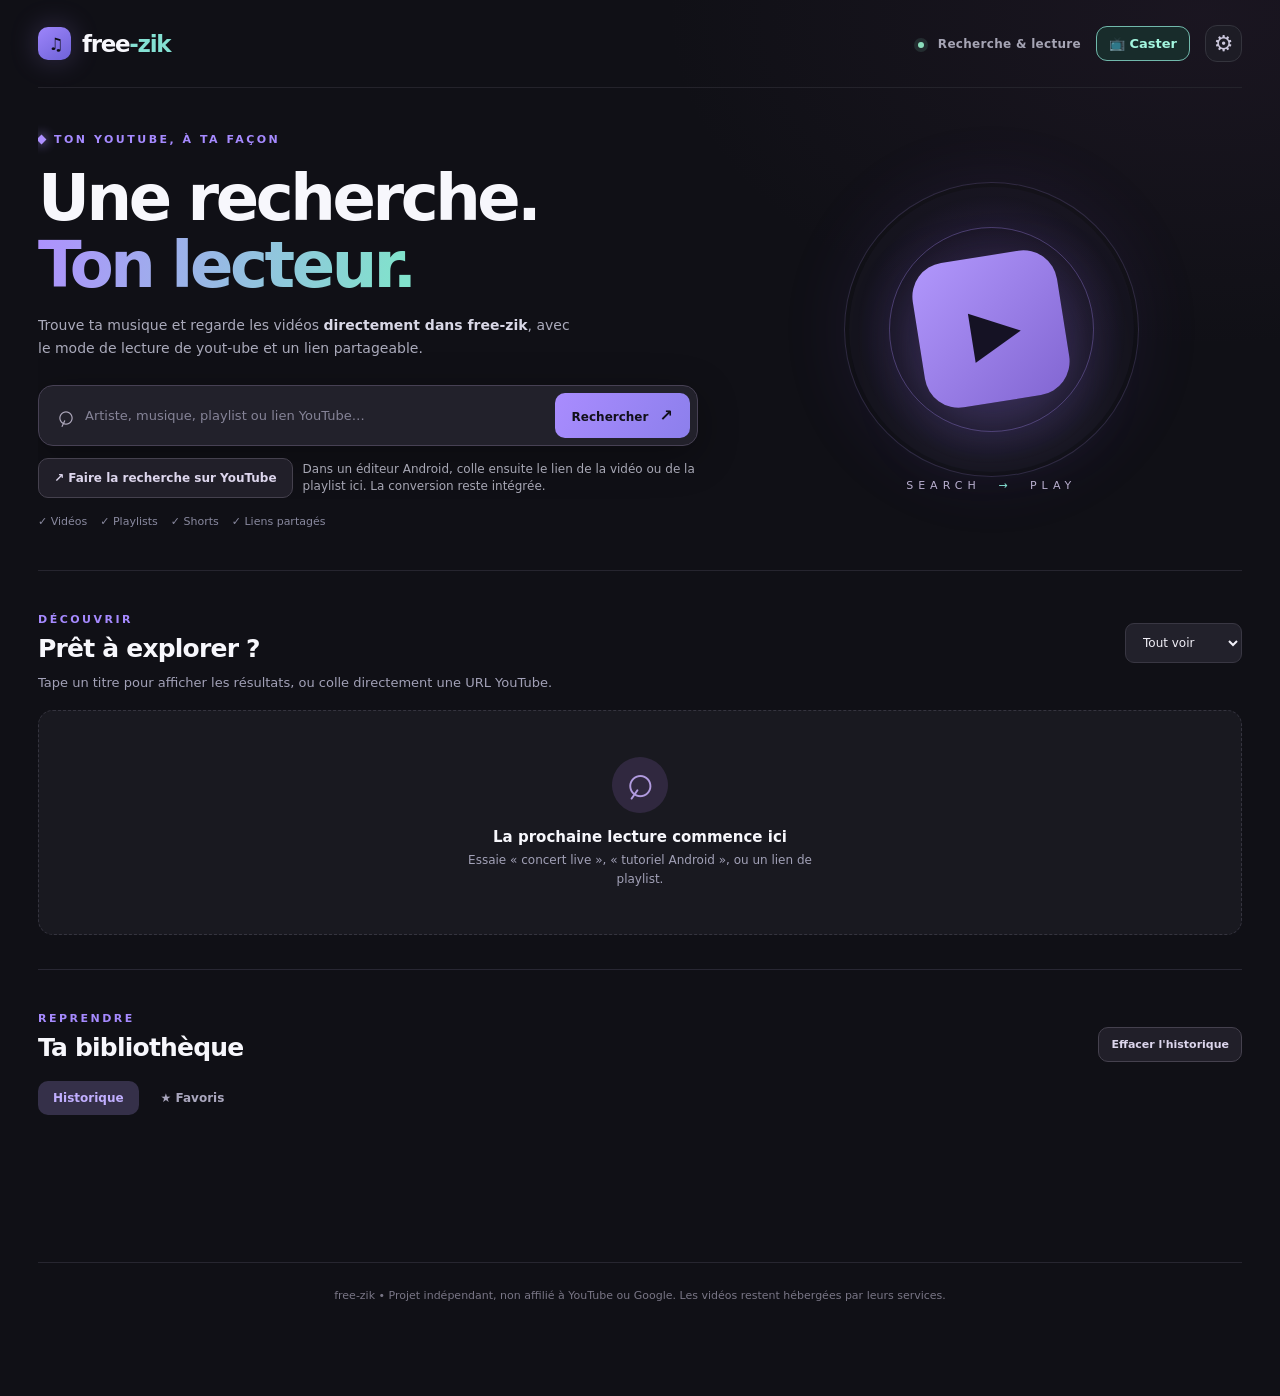
==== index.html @ 3688419e "Play YouTube privacy-enhanced embeds inside free-zik with loop, restart, fullscreen" ====
<!doctype html>
<html lang="fr">
<head>
  <meta charset="utf-8" />
  <meta name="viewport" content="width=device-width,initial-scale=1,viewport-fit=cover" />
  <meta name="theme-color" content="#101016" />
  <meta name="description" content="free-zik : recherche des vidéos et playlists YouTube, lecture et accès au Cast sur TV." />
  <meta name="color-scheme" content="dark" />
  <link rel="manifest" href="./manifest.webmanifest" />
  <link rel="icon" type="image/png" sizes="192x192" href="./icon-192.png" />
  <link rel="apple-touch-icon" href="./icon-192.png" />
  <meta property="og:title" content="free-zik — Recherche & TV" />
  <meta property="og:description" content="Vidéos, playlists, favoris et Cast depuis free-zik." />
  <style>
:root{font-family:Inter,ui-sans-serif,system-ui,-apple-system,BlinkMacSystemFont,"Segoe UI",sans-serif;color:#f7f7fc;background:#101016;font-synthesis:none;--muted:#a2a1b7;--purple:#a782fd;--cyan:#84e1d3;--border:#2c2b36;--card:#1a1921}
*{box-sizing:border-box}html{scroll-behavior:smooth;scroll-padding-top:80px}body{margin:0;min-width:320px;background:radial-gradient(ellipse 60% 34% at 94% 1%,#4c30552b,transparent 70%),#101016}button,input,select{font:inherit}button{cursor:pointer}a{color:inherit;text-decoration:none}.sr-only{position:absolute;width:1px;height:1px;overflow:hidden;clip:rect(0,0,0,0);white-space:nowrap}.app-shell{max-width:1330px;margin:auto;padding:0 38px}.topbar{height:88px;display:flex;align-items:center;justify-content:space-between;border-bottom:1px solid #24232b}.brand{display:flex;align-items:center;gap:11px;font-size:23px;font-weight:950;letter-spacing:-1.3px}.brand-symbol{width:33px;height:33px;display:grid;place-items:center;background:linear-gradient(145deg,#9d85fb,#6e62d7);color:#0e0e14;border-radius:10px;font-size:17px;box-shadow:0 0 28px #aa91ff40;padding-left:2px}.brand-accent{color:var(--cyan)}.top-actions{display:flex;align-items:center;gap:15px}.tiny-status{color:#a6a5b5;font-size:12px;font-weight:600;letter-spacing:.3px}.status-dot{display:inline-block;width:6px;height:6px;background:#8bddbc;border-radius:50%;margin-right:9px;box-shadow:0 0 0 4px #8bddbc20}.icon-btn{width:37px;height:37px;border:1px solid #34343d;color:#cbc7dc;background:#1d1c25;border-radius:12px;font-size:22px}.icon-btn:hover,.outline-btn:hover{border-color:#8374ba;color:#fff}.hero{min-height:394px;display:grid;grid-template-columns:1.15fr .85fr;gap:24px;align-items:center;position:relative;overflow:hidden;border-bottom:1px solid #26252f}.hero-copy{position:relative;z-index:2;padding:45px 0 42px}.eyebrow,.section-kicker{font-size:11px;letter-spacing:2.5px;font-weight:800;color:#a68aff}.eyebrow{display:flex;align-items:center;gap:9px}.spark{width:7px;height:7px;background:#ae90ff;transform:rotate(45deg);box-shadow:0 0 12px #a792ff}.hero h1{font-size:clamp(41px,5vw,68px);line-height:1.04;letter-spacing:-3.4px;margin:19px 0 16px;font-weight:850}.hero h1 span{background:linear-gradient(100deg,#ae91fd 0%,#81e2cc 95%);background-clip:text;-webkit-background-clip:text;color:transparent}.hero p{color:#aaaabb;line-height:1.65;max-width:540px;font-size:14px;margin:0 0 25px}.hero p strong{font-weight:650;color:#d9d8e7}.search-panel{display:flex;width:min(660px,100%);align-items:center;gap:10px;background:#22212b;border:1px solid #474154;border-radius:15px;padding:7px 7px 7px 17px;box-shadow:0 10px 40px #0005}.search-panel:focus-within{border-color:#947ddd;box-shadow:0 0 0 4px #a28fe113}.search-icon{font-size:29px;line-height:1;color:#b0aabe;transform:rotate(-20deg)}.search-panel input{flex:1;min-width:0;border:0;outline:0;background:none;color:#f7f5ff;font-size:13px}.search-panel input::placeholder{color:#858397}.search-panel input::-webkit-search-cancel-button{filter:invert(1)}.search-button,.primary-btn{border:0;background:linear-gradient(120deg,#a98cfe,#8c7fec);font-weight:750;border-radius:10px;color:#11101a;white-space:nowrap;padding:13px 17px;font-size:12px}.search-button span{font-size:16px;margin-left:7px}.search-button:hover,.primary-btn:hover{filter:brightness(1.12)}.helper-row{display:flex;gap:13px;flex-wrap:wrap;margin-top:17px}.helper-pill{font-size:11px;color:#89899f}.hero-art{height:346px;position:relative;display:grid;place-items:center}.glow-ring{border:1px solid #8d76bf3e;border-radius:50%;position:absolute}.ring-a{height:295px;width:295px;background:radial-gradient(circle,#7f54cb55,transparent 65%);box-shadow:0 0 70px #7147cb18}.ring-b{height:205px;width:205px;border-color:#aa8cfc55;box-shadow:0 0 0 40px #9574ed08}.giant-play{width:146px;height:146px;border-radius:34px;background:linear-gradient(140deg,#b197fc,#8266d2);display:grid;place-items:center;font-size:65px;padding-left:9px;color:#151224;box-shadow:0 28px 70px #9782ef38;transform:rotate(-9deg)}.art-label{position:absolute;bottom:10px;font-size:11px;color:#b9afcf;letter-spacing:5px}.art-label span{color:var(--cyan);padding:0 9px}.workspace,.saved-section,.player-section{padding:37px 0 34px}.section-head{display:flex;align-items:flex-end;justify-content:space-between;gap:12px}.section-head h2{font-weight:760;font-size:25px;letter-spacing:-.8px;margin:7px 0 0}.section-subtitle{color:var(--muted);font-size:13px;margin:12px 0 20px}.section-head select, .settings-dialog select{background:#22212b;border:1px solid #393743;border-radius:9px;padding:11px 30px 11px 13px;color:#f1eff7;font-size:12px}.results-area{display:grid;grid-template-columns:repeat(3,minmax(0,1fr));gap:16px;min-height:200px}.empty-state{grid-column:1/-1;background:#191920;border:1px dashed #35343f;min-height:225px;border-radius:15px;display:flex;flex-direction:column;justify-content:center;align-items:center;text-align:center;padding:20px}.empty-illustration{width:56px;height:56px;border-radius:50%;background:#30283f;color:#b19bdf;font-size:48px;line-height:47px;transform:rotate(-10deg)}.empty-state h3{font-size:15px;margin:15px 0 5px;font-weight:700}.empty-state p{font-size:12px;color:var(--muted);max-width:380px;line-height:1.55;margin:0}.result-card{background:var(--card);border:1px solid #302e3c;border-radius:13px;overflow:hidden;min-width:0;transition:transform .17s,border-color .17s;cursor:pointer;display:flex;flex-direction:column}.result-card:hover{border-color:#8873b1;transform:translateY(-3px)}.result-card:focus-visible{outline:2px solid var(--cyan)}.card-thumb{background:#2b2934;position:relative;aspect-ratio:16/9;overflow:hidden;display:flex;align-items:center;justify-content:center}.card-thumb img{width:100%;height:100%;object-fit:cover}.card-thumb:after{content:'▶';width:45px;height:45px;border-radius:50%;background:#12101dcc;display:grid;place-items:center;position:absolute;left:calc(50% - 22px);top:calc(50% - 22px);color:white;font-size:15px;opacity:0;transition:opacity .2s}.result-card:hover .card-thumb:after{opacity:1}.kind-chip{position:absolute;top:10px;left:10px;padding:5px 8px;border-radius:7px;background:#16131fce;color:#efeafc;font-weight:750;font-size:10px}.time-chip{position:absolute;bottom:10px;right:10px;border-radius:5px;background:#101016de;color:white;font-size:10px;padding:5px 7px}.card-body{padding:13px 14px 16px}.card-body h3{font-size:13px;line-height:1.4;min-height:35px;margin:0 0 8px;font-weight:750;display:-webkit-box;-webkit-line-clamp:2;-webkit-box-orient:vertical;overflow:hidden}.card-body p{color:var(--muted);font-size:11px;line-height:1.3;margin:0}.load-more{text-align:center;margin:19px auto}.outline-btn{border:1px solid #45414e;background:#211f29;color:#ddd6ed;border-radius:10px;padding:12px 15px;font-size:12px;font-weight:650}.outline-btn.small{padding:10px 12px;font-size:11px}.player-section{border-top:1px solid #282733;scroll-margin-top:16px}.player-tabs,.library-tabs{display:flex;gap:7px;margin:19px 0 13px}.player-tab,.library-tab{border:0;background:transparent;color:#aaa7be;border-radius:10px;padding:10px 15px;font-size:12px;font-weight:700}.player-tab.active,.library-tab.active{background:#353049;color:#c1afff}.player-frame-wrap{position:relative;border:1px solid #393344;aspect-ratio:16/9;background:#08070d;border-radius:15px;overflow:hidden;max-height:690px}.player-frame-wrap iframe{width:100%;height:100%;border:0;display:block}.player-note{color:#a9a6ba;font-size:12px;line-height:1.65;margin:12px 0}.player-actions{display:flex;flex-wrap:wrap;gap:10px;margin-top:18px}.player-actions .primary-btn{padding-inline:19px}.player-actions span{padding-left:8px}.converted-link{margin-top:18px;padding:15px 17px;border:1px solid #33303d;border-radius:11px;background:#191820;display:flex;align-items:center;gap:16px;overflow:hidden}.converted-link span{font-size:11px;color:#a5a0b4;white-space:nowrap}.converted-link code{font-size:11px;overflow-wrap:anywhere;color:#cbb9ff}.saved-section{border-top:1px solid #282733;scroll-margin-top:16px}.library-items{display:grid;grid-template-columns:repeat(2,minmax(0,1fr));gap:10px;min-height:100px}.saved-row{display:flex;text-align:left;width:100%;min-width:0;align-items:center;gap:10px;padding:13px;border-radius:11px;background:#1d1c24;border:1px solid #302e3a;color:#f5f2ff}.saved-row:hover{border-color:#8270ab}.saved-row .saved-icon{display:grid;place-items:center;background:#373044;border-radius:9px;width:37px;height:37px;flex-shrink:0;color:#bcb0e9}.saved-row .saved-info{min-width:0;flex:1}.saved-row strong{display:block;font-size:12px;overflow:hidden;text-overflow:ellipsis;white-space:nowrap}.saved-row small{display:block;color:#a8a4b5;font-size:10px;margin-top:5px}.saved-empty{color:#868497;font-size:12px;grid-column:1/-1;padding:25px;background:#1a1921;border-radius:11px}footer{text-align:center;border-top:1px solid #272630;color:#797686;padding:24px 15px 90px;font-size:11px;line-height:1.7}.settings-dialog{border:1px solid #52465f;border-radius:17px;background:#1a1922;color:#f6f2ff;width:min(94vw,500px);padding:0;box-shadow:0 20px 90px #000c}.settings-dialog::backdrop{background:#030308ba;backdrop-filter:blur(5px)}.settings-dialog form{padding:24px}.dialog-top{display:flex;justify-content:space-between;align-items:flex-start}.dialog-top h2{font-size:21px;margin:6px 0 8px}.dialog-close{background:#2b2834;border:0;border-radius:9px;color:#ede8f7;padding:9px 11px}.settings-dialog p{color:#aca8ba;line-height:1.6;font-size:12px;margin:8px 0 18px}.settings-dialog label{display:block;font-weight:680;font-size:12px;margin:14px 0 7px}.settings-dialog select,.settings-dialog input{display:block;width:100%;border:1px solid #484354;background:#25232f;color:white;border-radius:10px;padding:12px;outline:none}.settings-dialog small{color:#aaa6b5;font-size:11px;display:block;line-height:1.55;margin-top:6px}.primary-btn.full{width:100%;margin-top:24px;padding:14px}.toast{position:fixed;bottom:30px;left:50%;transform:translate(-50%,20px);background:#322c45;border:1px solid #6e5c9a;padding:11px 18px;border-radius:12px;color:#fff;font-size:12px;max-width:90vw;z-index:120;opacity:0;pointer-events:none;transition:all .18s}.toast.show{opacity:1;transform:translate(-50%,0)}.mobile-nav{display:none}
@media(max-width:900px){.app-shell{padding:0 23px}.hero{grid-template-columns:1fr}.hero-art{position:absolute;right:-100px;top:10px;opacity:.33;width:390px}.hero-copy{max-width:680px}.results-area{grid-template-columns:repeat(2,minmax(0,1fr))}}
@media(max-width:570px){.app-shell{padding:0 17px}.topbar{height:68px}.brand{font-size:20px}.brand-symbol{width:30px;height:30px}.desktop-only{display:none}.hero{min-height:350px}.hero-copy{padding:39px 0 38px}.hero h1{font-size:43px;letter-spacing:-2px}.hero p{font-size:12px;max-width:340px}.hero-art{right:-225px;top:-20px;opacity:.20}.search-panel{padding:6px 6px 6px 10px;gap:5px}.search-panel input{font-size:12px}.search-button{padding:12px 11px;font-size:0}.search-button span{font-size:19px;margin:0}.helper-row{gap:8px 14px}.workspace,.saved-section,.player-section{padding:27px 0 29px}.section-head h2{font-size:20px}.section-kicker{font-size:9px;letter-spacing:2px}.section-head select{max-width:115px;padding:9px 8px;font-size:11px}.results-area{grid-template-columns:1fr 1fr;gap:9px}.card-body{padding:10px}.card-body h3{font-size:11px;min-height:31px}.card-body p{font-size:10px}.kind-chip,.time-chip{font-size:9px}.empty-state{min-height:185px}.empty-state p{max-width:270px}.library-items{grid-template-columns:1fr}.player-tabs{gap:3px}.player-tab{padding:10px 12px;font-size:11px}.player-actions>*{flex:1 1 auto}.player-frame-wrap{border-radius:9px}.converted-link{align-items:flex-start;flex-direction:column;gap:7px}.mobile-nav{display:flex;position:fixed;bottom:0;left:0;width:100%;z-index:100;background:#18171ff0;border-top:1px solid #45404d;backdrop-filter:blur(12px);padding:10px 5px calc(env(safe-area-inset-bottom) + 10px);justify-content:space-around}.mobile-nav a{display:flex;flex-direction:column;align-items:center;gap:3px;color:#aba7b9;font-size:10px;min-width:74px}.mobile-nav a span{font-size:21px;color:#bcabef}.toast{bottom:83px}footer{padding-bottom:100px}}
@media(prefers-reduced-motion:reduce){*,*:before,*:after{scroll-behavior:auto!important;transition:none!important}}


.editor-actions {display:flex; align-items:center; flex-wrap:wrap; gap:10px; margin-top:12px;}
.editor-actions small {color: #a7a7b4; font-size:12px; line-height:1.4; max-width:400px;}

/* Cast panel: responsive controls, safe for standalone HTML editors. */
.cast-top{border:1px solid #71b9ac;background:#182c2b;color:#a3f6df;border-radius:11px;padding:9px 12px;font-size:13px;font-weight:750;white-space:nowrap;cursor:pointer}
.cast-top:hover,.cast-main:hover{filter:brightness(1.15)}
.cast-main{border:1px solid #66cbb5;border-radius:10px;background:linear-gradient(115deg,#6ce4c1,#a58fff);color:#171325;font-weight:850;padding:12px 15px;font-size:12px;cursor:pointer}
.cast-dialog{border:1px solid #665e8c;background:#1a1a23;color:#f6f4ff;border-radius:18px;width:min(95vw,540px);max-height:min(90dvh,740px);overflow:auto;padding:0;box-shadow:0 25px 90px #000b}
.cast-dialog::backdrop{background:#05050aca;backdrop-filter:blur(5px)}
.cast-inside{padding:23px}.cast-heading{display:flex;justify-content:space-between;align-items:start;gap:12px}.cast-heading h2{font-size:23px;letter-spacing:-.8px;margin:7px 0 8px}.cast-dialog p{color:#c1bfd1;line-height:1.55;font-size:13px}
.cast-feature{display:flex;gap:12px;align-items:center;background:#252438;border:1px solid #474258;padding:13px;border-radius:13px;margin:15px 0 18px}.cast-feature-icon{font-size:29px}.cast-feature strong{font-size:13px}.cast-feature small{display:block;font-size:11px;color:#bcbacb;margin-top:4px;line-height:1.5}
.cast-buttons{display:grid;grid-template-columns:1fr;gap:9px;margin-top:14px}.cast-buttons button{min-height:43px}.cast-secondary{background:#242331;color:#eceaff;border:1px solid #514d66;border-radius:10px;padding:11px 13px;font-weight:750;text-align:center;cursor:pointer}
.cast-help{margin-top:16px;padding:13px;background:#20202b;border-radius:12px;font-size:12px;color:#d5d2e2;line-height:1.6}.cast-help summary{cursor:pointer;font-weight:750}.cast-help ol{margin:10px 0 0;padding-left:18px}.cast-help li{margin:6px 0}.cast-state{font-size:12px!important;margin:12px 0 0;color:#b5e9d9!important}
.cast-footnote{font-size:11px!important;color:#a5a3b4!important;margin-top:15px!important}
@media(max-width:570px){.cast-top{font-size:18px;width:39px;height:38px;padding:5px}.cast-top .cast-text{display:none}.cast-inside{padding:18px}.cast-heading h2{font-size:21px}}

/* Suggestions musicales : portail fixe hors de la section hero (overflow:hidden). */
.suggestions-popover[hidden]{display:none!important}
.suggestions-popover{position:fixed;z-index:250;overflow-x:hidden;overflow-y:auto;background:#1d1a29;border:1px solid #73628f;border-radius:14px;padding:7px;box-shadow:0 20px 55px #05030fe0,0 0 0 1px #9c87d31c;overscroll-behavior:contain;scrollbar-width:thin;scrollbar-color:#7866a2 #1d1a29}
.suggest-caption{font-size:10px;color:#a8a2be;font-weight:780;text-transform:uppercase;letter-spacing:1.3px;padding:9px 12px 8px}
.suggest-option{display:flex;align-items:center;gap:12px;width:100%;min-height:47px;background:transparent;border:0;border-radius:9px;color:#f4f2fb;padding:7px 11px;text-align:left;font-size:13px;cursor:pointer}
.suggest-option:hover,.suggest-option.is-active{background:#38304d;color:white}
.suggest-option:focus-visible{outline:2px solid #9ed8d1;outline-offset:-2px}
.suggest-icon{width:30px;height:30px;display:grid;place-items:center;flex-shrink:0;background:#302b42;color:#bcaaff;border-radius:9px;font-size:16px}
.suggest-main{flex:1;min-width:0;display:flex;flex-direction:column;gap:3px}
.suggest-label{font-weight:690;white-space:nowrap;overflow:hidden;text-overflow:ellipsis}
.suggest-source{font-size:10px;color:#aaa7bc}
.suggest-go{flex-shrink:0;font-size:16px;color:#a9a3bc}
@media(max-width:570px){.suggestions-popover{border-radius:12px}.suggest-option{font-size:12px;min-height:45px}.suggest-caption{font-size:9px}}
.player-inline-controls{display:flex;gap:10px;align-items:center;flex-wrap:wrap;margin:14px 0 8px}
.player-inline-controls button{min-height:36px}
.player-loop-label{display:inline-flex;gap:7px;align-items:center;border:1px solid #50465f;background:#24212e;color:#f0eaff;padding:9px 12px;border-radius:10px;font-size:12px;font-weight:700;cursor:pointer}
.player-loop-label input{accent-color:#b394ff;width:17px;height:17px}
@media(max-width:570px){.player-inline-controls{gap:7px}.player-inline-controls button,.player-loop-label{font-size:11px;padding:9px}.player-inline-controls button:first-child{flex:1}}
</style>
  <title>free-zik — Lecture intégrée, musique & Cast</title>
</head>
<body>
  <div class="app-shell">
    <header class="topbar">
      <a class="brand" href="#accueil" aria-label="free-zik accueil">
        <span class="brand-symbol" aria-hidden="true">♫</span>
        <span>free<span class="brand-accent">-zik</span></span>
      </a>
      <div class="top-actions">
        <span class="desktop-only tiny-status"><span class="status-dot"></span> Recherche &amp; lecture</span>
        <button id="cast-top-btn" type="button" class="cast-top" title="Caster sur une télévision" aria-label="Options pour caster sur la télévision">📺 <span class="cast-text">Caster</span></button>
        <button class="icon-btn" id="install-btn" type="button" hidden title="Installer l'application" aria-label="Installer l'application">↓</button>
        <button class="icon-btn" id="settings-btn" type="button" title="Réglages" aria-label="Réglages">⚙</button>
      </div>
    </header>

    <main>
      <section class="hero" id="accueil">
        <div class="hero-copy">
          <div class="eyebrow"><span class="spark"></span> TON YOUTUBE, À TA FAÇON</div>
          <h1>Une recherche.<br><span>Ton lecteur.</span></h1>
          <p>Trouve ta musique et regarde les vidéos <strong>directement dans free-zik</strong>, avec le mode de lecture de yout-ube et un lien partageable.</p>
          <form id="search-form" class="search-panel">
            <label class="sr-only" for="search-input">Rechercher une vidéo, une playlist ou coller un lien</label>
            <span class="search-icon" aria-hidden="true">⌕</span>
            <input id="search-input" type="search" placeholder="Artiste, musique, playlist ou lien YouTube…" autocomplete="off" autocapitalize="off" spellcheck="false" enterkeyhint="search" role="combobox" aria-autocomplete="list" aria-haspopup="listbox" aria-expanded="false" aria-controls="search-suggestions" required />
            <button type="submit" class="search-button">Rechercher <span aria-hidden="true">↗</span></button>
          </form>
          <div class="editor-actions">
            <button type="button" id="youtube-search-btn" class="outline-btn">↗ Faire la recherche sur YouTube</button>
            <small>Dans un éditeur Android, colle ensuite le lien de la vidéo ou de la playlist ici. La conversion reste intégrée.</small>
          </div>
          <div class="helper-row"><span class="helper-pill">✓ Vidéos</span><span class="helper-pill">✓ Playlists</span><span class="helper-pill">✓ Shorts</span><span class="helper-pill">✓ Liens partagés</span></div>
        </div>
        <div class="hero-art" aria-hidden="true"><span class="glow-ring ring-a"></span><span class="glow-ring ring-b"></span><span class="giant-play">▶</span><span class="art-label">SEARCH <span>→</span> PLAY</span></div>
      </section>

      <section class="workspace" aria-label="Espace de travail">
        <div class="section-head">
          <div><span class="section-kicker">DÉCOUVRIR</span><h2 id="results-title">Prêt à explorer ?</h2></div>
          <select id="result-filter" aria-label="Filtrer les résultats"><option value="all">Tout voir</option><option value="video">Vidéos</option><option value="playlist">Playlists</option></select>
        </div>
        <p id="search-hint" class="section-subtitle">Tape un titre pour afficher les résultats, ou colle directement une URL YouTube.</p>
        <div class="results-area" id="results-area" aria-live="polite">
          <div class="empty-state"><div class="empty-illustration">⌕</div><h3>La prochaine lecture commence ici</h3><p>Essaie « concert live », « tutoriel Android », ou un lien de playlist.</p></div>
        </div>
        <div class="load-more" id="load-more" hidden><button type="button" class="outline-btn" id="more-btn">Afficher plus de résultats ↓</button></div>
      </section>

      <section class="player-section" id="lecteur" hidden>
        <div class="section-head"><div><span class="section-kicker">LECTEUR</span><h2 id="now-title">Ta vidéo</h2></div><button id="favorite-btn" class="outline-btn small" type="button">☆ Favori</button></div>
        <div class="player-tabs" role="tablist" aria-label="Mode du lecteur">
          <button class="player-tab active" type="button" data-mode="converted" aria-selected="true">▶ Lecture intégrée</button>
          <button class="player-tab" type="button" data-mode="official" aria-selected="false">Lecteur alternatif</button>
        </div>
        <div class="player-frame-wrap"><iframe id="video-frame" title="Lecteur vidéo ou playlist" src="about:blank" allow="autoplay; fullscreen; picture-in-picture; encrypted-media; web-share" referrerpolicy="strict-origin-when-cross-origin" allowfullscreen></iframe></div>
        <div class="player-inline-controls" aria-label="Commandes du lecteur">
          <button type="button" id="player-restart" class="outline-btn small">↻ Relancer dans free-zik</button>
          <label class="player-loop-label"><input type="checkbox" id="player-loop" checked /> 🔁 Lecture en boucle</label>
          <button type="button" id="player-fullscreen" class="outline-btn small">⛶ Plein écran</button>
        </div>
        <p id="player-note" class="player-note">Vidéo directement dans free-zik, avec le lecteur en mode de confidentialité renforcée. Si la lecture automatique ne démarre pas, touche ▶.</p>
        <div class="player-actions">
          <button id="open-converted" type="button" class="outline-btn">Ouvrir le lien yout-ube ↗</button>
          <button id="copy-converted" type="button" class="outline-btn">Copier le lien</button>
          <button id="open-original" type="button" class="outline-btn">Ouvrir YouTube ↗</button>
          <button id="cast-player-btn" type="button" class="cast-main">📺 Caster sur ma TV</button>
        </div>
        <div class="converted-link"><span>Lien converti</span><code id="converted-text"></code></div>
      </section>

      <section class="saved-section" id="bibliotheque">
        <div class="section-head"><div><span class="section-kicker">REPRENDRE</span><h2>Ta bibliothèque</h2></div><button class="outline-btn small" type="button" id="clear-history">Effacer l'historique</button></div>
        <div class="library-tabs" role="tablist" aria-label="Bibliothèque"><button type="button" class="library-tab active" data-library="history">Historique</button><button type="button" class="library-tab" data-library="favorites">★ Favoris</button></div>
        <div id="library-items" class="library-items"></div>
      </section>
    </main>
    <footer>free-zik • Projet indépendant, non affilié à YouTube ou Google. Les vidéos restent hébergées par leurs services.</footer>
  </div>

  <dialog id="settings-dialog" class="settings-dialog">
    <form method="dialog" id="settings-form">
      <div class="dialog-top"><div><div class="section-kicker">PERSONNALISER</div><h2>Réglages de recherche</h2></div><button class="dialog-close" aria-label="Fermer" value="cancel" type="submit">✕</button></div>
      <p>Le moteur public fonctionne sans compte ni clé, mais peut être indisponible. L'API officielle YouTube est plus stable avec une clé personnelle.</p>
      <label for="provider">Source de recherche</label>
      <select id="provider"><option value="public">Instances publiques (sans clé API)</option><option value="official">YouTube Data API (clé requise)</option></select>
      <div id="api-field" hidden><label for="api-key">Clé API YouTube</label><input id="api-key" type="password" autocomplete="off" placeholder="Clé API Google Cloud"/><small>La clé reste dans le stockage de ce navigateur. Restreins-la à ton domaine et à l'API YouTube Data.</small></div>
      <label for="instance-field">Instance publique prioritaire (facultatif)</label>
      <input id="instance-field" placeholder="https://inv.nadeko.net" inputmode="url" />
      <small>Le moteur essaiera ensuite les autres instances publiques connues en cas d'échec. Leur accès CORS ou leur disponibilité peuvent varier.</small>
      <button class="primary-btn full" type="button" id="save-settings">Enregistrer les réglages</button>
    </form>
  </dialog>

  <dialog id="cast-dialog" class="cast-dialog" aria-labelledby="cast-title">
    <div class="cast-inside">
      <div class="cast-heading">
        <div><div class="section-kicker">DIFFUSER SUR LA TÉLÉVISION</div><h2 id="cast-title">📺 Regarder sur ta TV</h2></div>
        <button type="button" class="dialog-close" id="cast-close" aria-label="Fermer la fenêtre de Cast">✕</button>
      </div>
      <p id="cast-selection-text">Choisis une vidéo ou playlist pour la diffuser sur ta télé.</p>
      <div class="cast-feature"><span class="cast-feature-icon" aria-hidden="true">▶</span><div><strong>Pour les vidéos et playlists YouTube</strong><small>Ouvre le même contenu dans l'application YouTube, puis sélectionne ta TV via son bouton Cast. C'est la méthode prise en charge pour YouTube.</small></div></div>
      <div class="cast-buttons">
        <button type="button" class="cast-main" id="cast-youtube-btn">▶ Ouvrir dans YouTube pour caster</button>
        <button type="button" class="cast-secondary" id="cast-discover-btn">📡 Voir les TV Google Cast détectables</button>
        <button type="button" class="cast-secondary" id="cast-copy-btn">Copier le lien YouTube</button>
      </div>
      <p id="cast-status" class="cast-state" role="status" aria-live="polite">Pour découvrir des TV, utilise Chrome sous HTTPS et connecte ton téléphone au même Wi-Fi que la télévision.</p>
      <details class="cast-help"><summary>Comment caster depuis ton Android ?</summary>
        <ol><li>Connecte ton téléphone et ta TV compatible à un même réseau Wi-Fi.</li><li>Choisis ta vidéo ou playlist dans free-zik.</li><li>Touche « Ouvrir dans YouTube pour caster ».</li><li>Dans YouTube, touche l'icône 📺 Cast et sélectionne ta TV.</li><li>Si la TV n'est pas compatible Google Cast, utilise le mode de partage d'écran Android s'il est pris en charge.</li></ol>
      </details>
      <p class="cast-footnote">Le site yout-ube.com ne fournit pas un flux vidéo Cast directement exploitable par le récepteur multimédia Google. Le SDK Cast de cette page permet seulement de sélectionner une TV compatible, pas d'y lire automatiquement un lien de page YouTube.</p>
    </div>
  </dialog>

  <nav class="mobile-nav" aria-label="Navigation"><a href="#accueil"><span>⌕</span>Chercher</a><a href="#lecteur" id="nav-player"><span>▶</span>Lecteur</a><a href="#bibliotheque"><span>☆</span>Bibliothèque</a></nav>
  <div class="toast" id="toast" role="status" aria-live="polite"></div>
  <div id="search-suggestions" class="suggestions-popover" role="listbox" aria-label="Suggestions de musique" hidden></div>
  <script>
const VIDEO_ID = /^[a-zA-Z0-9_-]{11}$/;
const PLAYLIST_ID = /^[a-zA-Z0-9_-]{8,160}$/;
const HOSTS = new Set(['youtube.com', 'www.youtube.com', 'm.youtube.com', 'music.youtube.com', 'youtube-nocookie.com', 'www.youtube-nocookie.com', 'youtu.be', 'www.youtu.be', 'yout-ube.com', 'www.yout-ube.com']);

/** Normalize only trusted YouTube-style URLs; never send arbitrary URLs to iframes. */
function parseYouTube(input) {
  let raw = String(input || '').trim();
  if (!raw) return null;
  if (/^(?:youtube\.com|www\.youtube\.com|m\.youtube\.com|music\.youtube\.com|youtu\.be|www\.youtu\.be|yout-ube\.com|www\.yout-ube\.com)\//i.test(raw)) raw = 'https://' + raw;
  let url;
  try { url = new URL(raw); } catch { return null; }
  if (!['https:', 'http:'].includes(url.protocol) || !HOSTS.has(url.hostname.toLowerCase())) return null;
  let id = url.searchParams.get('v') || '';
  const path = url.pathname.split('/').filter(Boolean);
  if (['youtu.be', 'www.youtu.be'].includes(url.hostname.toLowerCase())) id = path[0] || '';
  else if (['shorts', 'live', 'embed', 'v'].includes(path[0])) id = path[1] || '';
  const list = url.searchParams.get('list') || '';
  if (!VIDEO_ID.test(id) && !PLAYLIST_ID.test(list)) return null;
  const start = parseStart(url.searchParams.get('t') || url.searchParams.get('start') || (url.hash.startsWith('#t=') ? url.hash.slice(3) : ''));
  return {id: VIDEO_ID.test(id) ? id : null, list: PLAYLIST_ID.test(list) ? list : null, start};
}

function parseStart(value) {
  if (!value) return 0;
  const str = String(value).toLowerCase();
  if (/^\d+$/.test(str)) return Math.min(86400, Number(str));
  const match = str.match(/^(?:(\d+)h)?(?:(\d+)m)?(?:(\d+)s?)?$/);
  if (!match || !match[0] || !match[1] && !match[2] && !match[3]) return 0;
  return Math.min(86400, (Number(match[1] || 0) * 3600) + (Number(match[2] || 0) * 60) + Number(match[3] || 0));
}

function originalUrl(item) {
  if (!item?.id && !item?.list) return null;
  const url = new URL(item.id ? 'https://www.youtube.com/watch' : 'https://www.youtube.com/playlist');
  if (item.id) url.searchParams.set('v', item.id);
  if (item.list) url.searchParams.set('list', item.list);
  if (item.start && item.id) url.searchParams.set('t', String(item.start));
  return url.toString();
}

function convertedUrl(item) {
  const source = originalUrl(item);
  if (!source) return null;
  const url = new URL(source);
  url.hostname = 'www.yout-ube.com';
  return url.toString();
}

// yout-ube.com redirects to YouTube's privacy-enhanced player; embed that player directly.
function embedUrl(item,mode='converted',loop=true) {
  if (!item?.id && !item?.list) return null;
  const host=mode==='converted'?'www.youtube-nocookie.com':'www.youtube.com';
  const base=item.id?`https://${host}/embed/${item.id}`:`https://${host}/embed/videoseries`;
  const url=new URL(base);
  if(item.list)url.searchParams.set('list',item.list);
  if(item.start&&item.id)url.searchParams.set('start',String(item.start));
  url.searchParams.set('playsinline','1');
  url.searchParams.set('controls','1');
  url.searchParams.set('rel','0');
  url.searchParams.set('autoplay','1');
  if(loop){
    url.searchParams.set('loop','1');
    if(item.id&&!item.list)url.searchParams.set('playlist',item.id);
  }
  return url.toString();
}

function normalizeResult(item) {
  if (item.type === 'playlist' && PLAYLIST_ID.test(item.playlistId || '')) {
    return { id: null, list: item.playlistId, title: item.title || 'Playlist', author: item.author || '', thumb: item.playlistThumbnail || '', detail: `${item.videoCount || '?'} vidéos`, kind: 'playlist' };
  }
  if ((item.type === 'video' || item.type === 'shortVideo') && VIDEO_ID.test(item.videoId || '')) {
    const thumb = (item.videoThumbnails || []).find(x => x.quality === 'medium')?.url || (item.videoThumbnails || [])[0]?.url || `https://i.ytimg.com/vi/${item.videoId}/mqdefault.jpg`;
    return { id: item.videoId, list: null, title: item.title || 'Vidéo YouTube', author: item.author || '', thumb, detail: item.lengthSeconds ? `${Math.floor(item.lengthSeconds / 60)}:${String(item.lengthSeconds % 60).padStart(2, '0')}` : (item.liveNow ? 'En direct' : 'Vidéo'), kind: 'video' };
  }
  return null;
}



const $ = sel => document.querySelector(sel);
const $$ = sel => [...document.querySelectorAll(sel)];
const PUBLIC_INSTANCES = [
  'https://inv.nadeko.net',
  'https://invidious.nerdvpn.de',
  'https://yt.chocolatemoo53.com',
  'https://invidious.tiekoetter.com'
];
const STORAGE_KEY = 'free-zik.preferences.v1';
const STORE = {
  settings: load(STORAGE_KEY, {provider:'public', apiKey:'', instance:''}),
  history: load('free-zik.history.v1', []),
  favorites: load('free-zik.favorites.v1', []),
  current: null,
  results: [],
  filter: 'all',
  library: 'history',
  page: 1,
  nextPageToken: '',
  lastQuery: '',
  mode: 'converted',
  loop: load('free-zik.player-loop.v1',true),
  isLoading: false
};
let toastTimeout;
let deferredInstallPrompt = null;

function load(key, fallback) {
  try { const v = JSON.parse(localStorage.getItem(key)); return v == null ? fallback : v; }
  catch { return fallback; }
}
function save(key, data) { try { localStorage.setItem(key, JSON.stringify(data)); } catch {/* Storage can be disabled. */} }
function toast(message) {
  const node = $('#toast'); node.textContent = message; node.classList.add('show');
  clearTimeout(toastTimeout); toastTimeout = setTimeout(() => node.classList.remove('show'), 3700);
}
function putText(el, value) { el.textContent = String(value ?? ''); }
function emptyState(title, description) {
  const root = document.createElement('div'); root.className='empty-state';
  const art = document.createElement('div'); art.className='empty-illustration'; art.textContent='⌕';
  const h = document.createElement('h3'); h.textContent=title;
  const p = document.createElement('p'); p.textContent=description;
  root.append(art,h,p); return root;
}
function safeImage(raw) {
  try { const url = new URL(raw); return url.protocol === 'https:' ? url.toString() : ''; }
  catch { return ''; }
}
function card(item) {
  const root = document.createElement('article');
  root.className = 'result-card'; root.tabIndex=0; root.setAttribute('role','button'); root.setAttribute('aria-label',`Lire : ${item.title}`);
  const thumb = document.createElement('div'); thumb.className='card-thumb';
  const imgUrl=safeImage(item.thumb);
  if (imgUrl) { const img=document.createElement('img'); img.src=imgUrl; img.loading='lazy'; img.alt=''; img.referrerPolicy='no-referrer'; thumb.append(img); }
  const kind=document.createElement('span');kind.className='kind-chip';kind.textContent=item.kind==='playlist'?'PLAYLIST':'VIDÉO';thumb.append(kind);
  const detail=document.createElement('span');detail.className='time-chip';detail.textContent=item.detail||'';thumb.append(detail);
  const body=document.createElement('div');body.className='card-body';
  const h=document.createElement('h3');h.textContent=item.title;
  const p=document.createElement('p');p.textContent=item.author || 'YouTube'; body.append(h,p);root.append(thumb,body);
  const onOpen=()=>play(item);
  root.addEventListener('click',onOpen);
  root.addEventListener('keydown',e=>{if(e.key==='Enter'||e.key===' '){e.preventDefault();onOpen();}});
  return root;
}
function renderResults() {
  const root=$('#results-area');root.replaceChildren();
  const list=STORE.results.filter(item=>STORE.filter==='all'||STORE.filter===item.kind);
  if (!list.length) { root.append(emptyState(STORE.results.length ? 'Aucun résultat pour ce filtre' : 'Aucun résultat',STORE.results.length ? 'Choisis un autre type de contenu.' : 'Essaie un autre titre ou passe par la recherche YouTube.')); }
  else list.forEach(item=>root.append(card(item)));
  $('#load-more').hidden=!STORE.lastQuery || (STORE.settings.provider==='official' ? !STORE.nextPageToken : STORE.page >= 3);
}
function showSearchUnavailable(query, message) {
  const root=$('#results-area');root.replaceChildren();
  const state=emptyState('Recherche intégrée indisponible',message);root.append(state);
  const open=document.createElement('button');open.className='primary-btn';open.textContent='Rechercher sur YouTube ↗';
  open.addEventListener('click',()=>window.open(`https://www.youtube.com/results?search_query=${encodeURIComponent(query)}`,'_blank','noopener,noreferrer'));
  state.append(open);
  const info=document.createElement('p');info.textContent='Tu peux copier le lien de la vidéo ou de la playlist et le coller ici pour le convertir automatiquement.';info.style.marginTop='15px';state.append(info);
  $('#load-more').hidden=true;
}
function titleClean(s) { const doc = document.createElement('textarea'); doc.innerHTML = String(s || '').replace(/<[^>]+>/g,''); return doc.value; }
function mapOfficial(item) {
  const kind=item.id?.kind==='youtube#playlist'?'playlist':'video';
  const id=kind==='playlist'?item.id?.playlistId:item.id?.videoId;
  if (!id) return null;
  const raw={type:kind,title:titleClean(item.snippet?.title),author:titleClean(item.snippet?.channelTitle),videoId:kind==='video'?id:null,playlistId:kind==='playlist'?id:null,videoThumbnails:[],playlistThumbnail:item.snippet?.thumbnails?.medium?.url||item.snippet?.thumbnails?.default?.url||''};
  return normalizeResult(raw);
}
async function publicSearch(query, filter, page) {
  const list=Array.from(new Set([STORE.settings.instance,...PUBLIC_INSTANCES].filter(Boolean)));
  const urls=list.filter(v=>{try {const u=new URL(v);return u.protocol==='https:' && !u.username && !u.password && !u.pathname.replace(/\//g,'');}catch{return false;}});
  if (!urls.length) throw new Error('Aucune instance configurée.');
  // First valid public response wins. CORS restrictions, rate limits and outages are expected.
  const attempts=urls.map(async base=>{
    const ctrl=new AbortController();const timer=setTimeout(()=>ctrl.abort(),7200);
    try {
      const url=new URL('/api/v1/search',base);
      url.searchParams.set('q',query);
      url.searchParams.set('type',filter==='all'?'all':filter);
      url.searchParams.set('page',String(page));
      url.searchParams.set('region','FR');
      const response=await fetch(url,{signal:ctrl.signal,headers:{'Accept':'application/json'}});
      if (!response.ok) throw new Error(`HTTP ${response.status}`);
      const json=await response.json();
      if (!Array.isArray(json)) throw new Error('Réponse non reconnue');
      return json.map(normalizeResult).filter(Boolean);
    } finally {clearTimeout(timer);}
  });
  return Promise.any(attempts);
}
async function officialSearch(query,filter,nextPageToken) {
  if (!STORE.settings.apiKey) throw new Error('Ajoute une clé API YouTube dans les réglages.');
  const url=new URL('https://www.googleapis.com/youtube/v3/search');
  const p=url.searchParams;
  p.set('part','snippet');p.set('q',query);p.set('maxResults','18');p.set('regionCode','FR');p.set('relevanceLanguage','fr');
  p.set('type',filter==='all'?'video,playlist':filter);p.set('key',STORE.settings.apiKey);
  if(nextPageToken) p.set('pageToken',nextPageToken);
  const response=await fetch(url,{headers:{'Accept':'application/json'}});
  const data=await response.json();
  if(!response.ok) throw new Error(data?.error?.message || `Erreur API (${response.status})`);
  return {items:(data.items||[]).map(mapOfficial).filter(Boolean),next:data.nextPageToken||''};
}
async function search(query,more=false) {
  const parsed=parseYouTube(query);
  if (parsed) {
    const item={...parsed,title:parsed.list&&!parsed.id?'Playlist YouTube':'Vidéo YouTube',author:'Lien partagé',kind:parsed.list&&!parsed.id?'playlist':'video'};
    play(item);return;
  }
  if (/https?:\/\//i.test(query) || /^\w+\.[a-z]{2,}\//i.test(query)) { toast('Ce lien ne correspond pas à une vidéo ou playlist YouTube valide.');return; }
  if (STORE.isLoading) return;
  const requestedQuery=query.trim(); if(!requestedQuery) return;
  if (!more) {STORE.page=1;STORE.nextPageToken='';STORE.lastQuery=requestedQuery;STORE.results=[];}
  STORE.isLoading=true;
  putText($('#results-title'),more?'Chargement…':`Résultats pour « ${requestedQuery.length>36?requestedQuery.slice(0,36)+'…':requestedQuery} »`);
  putText($('#search-hint'),'Recherche en cours…');
  $('#results-area').replaceChildren(emptyState('Recherche en cours…','Interrogation du moteur sélectionné.'));
  $('#load-more').hidden=true;
  try {
    let newItems=[];
    if(STORE.settings.provider==='official') {
      const outcome=await officialSearch(requestedQuery,STORE.filter,more?STORE.nextPageToken:'');
      newItems=outcome.items;STORE.nextPageToken=outcome.next;
    } else {newItems=await publicSearch(requestedQuery,STORE.filter,STORE.page);}
    const seen=new Set(STORE.results.map(x=>x.id||x.list));
    if(more) STORE.results.push(...newItems.filter(x=>!seen.has(x.id||x.list)));
    else STORE.results=newItems;
    putText($('#results-title'),`Résultats pour « ${requestedQuery.length>36?requestedQuery.slice(0,36)+'…':requestedQuery} »`);
    putText($('#search-hint'),`${STORE.results.length} résultat(s) récupéré(s). Clique sur une vignette pour lancer la lecture.`);
    renderResults();
  } catch(err) {
    const msg=STORE.settings.provider==='official'?`API YouTube : ${err.message}`:'Les instances publiques ne répondent pas, sont bloquées par CORS, ou sont temporairement indisponibles.';
    putText($('#search-hint'),'La recherche automatique n’a pas abouti.');
    if(more && STORE.results.length) {renderResults();toast(msg);} else showSearchUnavailable(requestedQuery,msg);
  } finally {STORE.isLoading=false;}
}
function itemKey(item){return `${item.id || ''}:${item.list || ''}`;}
function saveHistory(item) {
  STORE.history=[{...item,at:Date.now()},...STORE.history.filter(x=>itemKey(x)!==itemKey(item))].slice(0,50);
  save('free-zik.history.v1',STORE.history);renderLibrary();
}
function isFavorite(item){return STORE.favorites.some(x=>itemKey(x)===itemKey(item));}
function renderFavoriteButton() {putText($('#favorite-btn'),STORE.current && isFavorite(STORE.current)?'★ Retirer des favoris':'☆ Favori');}
function setPlayerMode(mode) {
  if(!STORE.current)return;
  STORE.mode=mode==='official'?'official':'converted';
  $('.player-tab').forEach(el=>{const chosen=el.dataset.mode===STORE.mode;el.classList.toggle('active',chosen);el.setAttribute('aria-selected',String(chosen));});
  $('#video-frame').src=embedUrl(STORE.current,STORE.mode,STORE.loop) || 'about:blank';
  putText($('#player-note'),STORE.mode==='converted'
    ?'Lecture intégrée dans free-zik : lecteur YouTube en mode confidentialité renforcée, comme yout-ube.com. Si la lecture automatique est bloquée, touche ▶ dans le lecteur.'
    :'Lecteur YouTube standard, toujours dans free-zik. Certaines vidéos peuvent refuser l’intégration.');
}
function play(item) {
  if(!item?.id && !item?.list) return;
  STORE.current={...item,title:item.title||'Vidéo YouTube',start:item.start||0};
  $('#player-section'); // Nothing to initialize: the player is created directly in the markup.
  const section=$('#lecteur');section.hidden=false;
  putText($('#now-title'),STORE.current.title);
  putText($('#converted-text'),convertedUrl(STORE.current));
  renderFavoriteButton();saveHistory(STORE.current);
  setPlayerMode(STORE.mode);
  section.scrollIntoView({behavior:'smooth',block:'start'});
}
function renderLibrary(){
  $$('.library-tab').forEach(x=>x.classList.toggle('active',x.dataset.library===STORE.library));
  const root=$('#library-items');root.replaceChildren();
  const records=STORE.library==='history'?STORE.history:STORE.favorites;
  if(!records.length){const el=document.createElement('div');el.className='saved-empty';el.textContent=STORE.library==='history'?'Aucune lecture récente pour le moment.':'Tes vidéos et playlists favorites apparaîtront ici.';root.append(el);return;}
  records.forEach(item=>{
    const btn=document.createElement('button');btn.type='button';btn.className='saved-row';
    const icon=document.createElement('span');icon.className='saved-icon';icon.textContent=item.list&&!item.id?'☷':'▶';
    const info=document.createElement('span');info.className='saved-info';
    const strong=document.createElement('strong');strong.textContent=item.title||'Vidéo YouTube';
    const small=document.createElement('small');small.textContent=[item.author,item.list&&!item.id?'Playlist':'Vidéo'].filter(Boolean).join(' · ');
    info.append(strong,small);btn.append(icon,info);btn.addEventListener('click',()=>play(item));root.append(btn);
  });
}
async function copyCurrent(){
  const text=convertedUrl(STORE.current);if(!text)return;
  try {await navigator.clipboard.writeText(text);toast('Lien yout-ube copié !');}
  catch {const ta=document.createElement('textarea');ta.value=text;ta.style.position='fixed';ta.style.opacity='0';document.body.append(ta);ta.select();const ok=document.execCommand('copy');ta.remove();toast(ok?'Lien copié !':'Copie impossible depuis ce navigateur.');}
}
function external(url){if(url)window.open(url,'_blank','noopener,noreferrer');}
function setSettingsVisibility(){
  $('#provider').value=STORE.settings.provider;
  $('#api-key').value=STORE.settings.apiKey;
  $('#instance-field').value=STORE.settings.instance;
  $('#api-field').hidden=STORE.settings.provider!=='official';
}
function applyShareTarget(){
  const params=new URLSearchParams(location.search);
  const parts=[params.get('url'),params.get('text'),params.get('title')].filter(Boolean);
  const match=parts.join(' ').match(/https?:\/\/(?:www\.|m\.|music\.)?(?:youtube\.com|youtu\.be|yout-ube\.com)\/[^\s<>'" ]+/i);
  if (match && parseYouTube(match[0])) {$('#search-input').value=match[0];search(match[0]);}
  if (params.has('url')||params.has('text')||params.has('title')) history.replaceState(null,'',location.pathname+location.hash);
}


/* Autocomplétion dès la première lettre, avec clavier + écran tactile.
   Les idées locales sont immédiates et les suggestions externes arrivent ensuite. */
const suggestInput=$('#search-input');
const suggestPopup=$('#search-suggestions');
const suggestForm=$('#search-form');
const MUSIC_IDEAS=['Aya Nakamura','Angèle','Adele','Ariana Grande','Amel Bent','Alonzo','Bad Bunny','Billie Eilish','Black M','Booba','Bruno Mars','Calvin Harris','Coldplay','Damso','David Guetta','Dadju','Daft Punk','Dua Lipa','Eminem','Gims','Grand Corps Malade','Hamza','Indila','Jul','Jungeli','Keblack','Kendji Girac','Lady Gaga','Lomepal','Louane','Lartiste','MHD','Maître Gims','Ninho','Niska','Orelsan','PNL','Queen','Rihanna','Rim’K','SCH','Soprano','Stromae','SDM','Tayc','Tiakola','The Weeknd','Travis Scott','Vianney','Zaho de Sagazan','Zola','Musique française','Musique afro','Musique rap','Musique électro','Musique pop','Hits français','Hits du moment','Playlist musique'];
let suggestChoices=[];
let suggestActive=-1;
let suggestCounter=0;
let suggestTimer=0;
let suggestController=null;
const suggestCache=new Map();
function normaliseSuggest(str){return String(str||'').normalize('NFD').replace(/[\u0300-\u036f]/g,'').toLocaleLowerCase('fr').trim();}
function quickSuggestions(term){
  const q=normaliseSuggest(term);
  if(!q)return [];
  const historyTitles=(Array.isArray(STORE.history)?STORE.history:[]).map(v=>v?.title).filter(v=>typeof v==='string'&&v.length<130);
  const source=[...historyTitles,...MUSIC_IDEAS];
  const found=source.filter(v=>normaliseSuggest(v).startsWith(q)).slice(0,7).map(label=>({label,source:'Idée musicale'}));
  if(found.length<4&&!parseYouTube(term)){
    for(const suffix of ['musique','chanson','clip officiel','playlist']){
      if(found.length>=6)break;
      found.push({label:term.trim()+' '+suffix,source:'Recherche suggérée'});
    }
  }
  return found;
}
function placeSuggestions(){
  if(suggestPopup.hidden)return;
  const rect=suggestForm.getBoundingClientRect();
  const view=window.visualViewport;
  const leftBound=view?.offsetLeft||0;
  const topBound=view?.offsetTop||0;
  const viewWidth=view?.width||innerWidth;
  const viewHeight=view?.height||innerHeight;
  const width=Math.min(rect.width,viewWidth-22);
  const left=Math.max(leftBound+11,Math.min(rect.left,leftBound+viewWidth-width-11));
  const roomBelow=topBound+viewHeight-rect.bottom-12;
  const roomAbove=rect.top-topBound-12;
  const above=roomBelow<150&&roomAbove>roomBelow;
  const height=Math.max(90,Math.min(340,above?roomAbove:roomBelow));
  suggestPopup.style.width=Math.round(width)+'px';
  suggestPopup.style.left=Math.round(left)+'px';
  suggestPopup.style.maxHeight=Math.round(height)+'px';
  suggestPopup.style.top=Math.round(above?Math.max(topBound+8,rect.top-height-6):rect.bottom+6)+'px';
}
function hideSuggestions(){
  suggestPopup.hidden=true;
  suggestPopup.replaceChildren();
  suggestInput.setAttribute('aria-expanded','false');
  suggestInput.removeAttribute('aria-activedescendant');
  suggestChoices=[];suggestActive=-1;
}
function showSuggestions(items,term){
  if(document.activeElement!==suggestInput||!term||parseYouTube(term)){hideSuggestions();return;}
  const seen=new Set();
  suggestChoices=items.filter(x=>{
    const value=typeof x==='string'?x:x?.label;
    if(typeof value!=='string'||!value.trim()||value.length>160)return false;
    const key=normaliseSuggest(value);
    if(seen.has(key))return false;
    seen.add(key);return true;
  }).slice(0,9).map(x=>typeof x==='string'?{label:x,source:'Suggestion YouTube'}:x);
  if(!suggestChoices.length){hideSuggestions();return;}
  suggestPopup.replaceChildren();
  const caption=document.createElement('div');caption.className='suggest-caption';caption.textContent='🎵 Suggestions de musique';suggestPopup.append(caption);
  suggestChoices.forEach((s,i)=>{
    const option=document.createElement('button');
    option.type='button';option.className='suggest-option';option.id='suggest-option-'+i;
    option.setAttribute('role','option');option.setAttribute('aria-selected','false');
    const icon=document.createElement('span');icon.className='suggest-icon';icon.setAttribute('aria-hidden','true');icon.textContent=s.source==='Titre musical'?'♫':'⌕';
    const main=document.createElement('span');main.className='suggest-main';
    const label=document.createElement('span');label.className='suggest-label';label.textContent=s.label;
    const hint=document.createElement('span');hint.className='suggest-source';hint.textContent=s.source||'Suggestion musicale';
    const arrow=document.createElement('span');arrow.className='suggest-go';arrow.setAttribute('aria-hidden','true');arrow.textContent='↗';
    main.append(label,hint);option.append(icon,main,arrow);
    option.addEventListener('pointerdown',e=>e.preventDefault());
    option.addEventListener('click',()=>chooseSuggestion(i));
    suggestPopup.append(option);
  });
  suggestActive=-1;
  suggestPopup.hidden=false;
  suggestInput.setAttribute('aria-expanded','true');
  placeSuggestions();
}
function markSuggestion(index){
  suggestActive=(index+suggestChoices.length)%suggestChoices.length;
  suggestPopup.querySelectorAll('.suggest-option').forEach((el,i)=>{
    el.classList.toggle('is-active',i===suggestActive);
    el.setAttribute('aria-selected',String(i===suggestActive));
    if(i===suggestActive)el.scrollIntoView({block:'nearest'});
  });
  suggestInput.setAttribute('aria-activedescendant','suggest-option-'+suggestActive);
}
function chooseSuggestion(index){
  const choice=suggestChoices[index];if(!choice)return;
  const value=choice.label;
  suggestInput.value=value;cancelSuggestionRequest();hideSuggestions();
  search(value);
  suggestInput.blur();
}
function cancelSuggestionRequest(){
  suggestCounter++;
  clearTimeout(suggestTimer);
  if(suggestController){suggestController.abort();suggestController=null;}
}
async function remoteSuggestions(q,requestNum){
  const origin=(location.hostname==='free-zik-creatix5.vercel.app'||location.hostname.endsWith('.vercel.app'))?location.origin:'https://free-zik-creatix5.vercel.app';
  const ctrl=new AbortController();suggestController=ctrl;
  const timer=setTimeout(()=>ctrl.abort(),4500);
  try{
    const response=await fetch(origin+'/api/suggest?q='+encodeURIComponent(q),{signal:ctrl.signal,headers:{'Accept':'application/json'}});
    if(!response.ok)throw Error('suggest');
    const body=await response.json();
    if(!Array.isArray(body.items))throw Error('format');
    const remote=body.items.filter(x=>x&&typeof x.label==='string').slice(0,9);
    suggestCache.set(normaliseSuggest(q),remote);
    if(suggestCache.size>45)suggestCache.delete(suggestCache.keys().next().value);
    if(requestNum===suggestCounter&&suggestInput.value.trim()===q&&document.activeElement===suggestInput){
      showSuggestions([...remote,...quickSuggestions(q)].slice(0,12),q);
    }
  }catch{/* Afficher les suggestions locales si le service distant ne répond pas. */}
  finally{clearTimeout(timer);if(suggestController===ctrl)suggestController=null;}
}
suggestInput.addEventListener('input',()=>{
  cancelSuggestionRequest();const q=suggestInput.value.trim();
  if(!q||parseYouTube(q)){hideSuggestions();return;}
  const cached=suggestCache.get(normaliseSuggest(q))||[];
  showSuggestions([...cached,...quickSuggestions(q)],q);
  const number=suggestCounter;
  if(!cached.length)suggestTimer=setTimeout(()=>remoteSuggestions(q,number),170);
});
suggestInput.addEventListener('focus',()=>{
  const q=suggestInput.value.trim();if(q&&!parseYouTube(q)){
    showSuggestions([...(suggestCache.get(normaliseSuggest(q))||[]),...quickSuggestions(q)],q);
  }
});
suggestInput.addEventListener('keydown',e=>{
  if(suggestPopup.hidden||!suggestChoices.length)return;
  if(e.key==='ArrowDown'){e.preventDefault();markSuggestion(suggestActive+1);}
  else if(e.key==='ArrowUp'){e.preventDefault();markSuggestion(suggestActive<=0?suggestChoices.length-1:suggestActive-1);}
  else if(e.key==='Escape'){e.preventDefault();hideSuggestions();}
  else if(e.key==='Enter'&&suggestActive>=0){e.preventDefault();chooseSuggestion(suggestActive);}
});
suggestInput.addEventListener('blur',()=>setTimeout(()=>{if(document.activeElement!==suggestInput)hideSuggestions();},130));
document.addEventListener('pointerdown',e=>{if(!suggestForm.contains(e.target)&&!suggestPopup.contains(e.target))hideSuggestions();});
window.addEventListener('scroll',placeSuggestions,{passive:true});
window.addEventListener('resize',placeSuggestions,{passive:true});
if(window.visualViewport){window.visualViewport.addEventListener('resize',placeSuggestions);window.visualViewport.addEventListener('scroll',placeSuggestions);}

$('#search-form').addEventListener('submit',e=>{
  e.preventDefault(); cancelSuggestionRequest(); hideSuggestions(); const term=$('#search-input').value.trim(); if(term)search(term);
});
$('#result-filter').addEventListener('change',e=>{
  STORE.filter=e.target.value;
  if(STORE.lastQuery){STORE.page=1;STORE.nextPageToken='';search(STORE.lastQuery);} else renderResults();
});
$('#more-btn').addEventListener('click',()=>{
  if(STORE.isLoading||!STORE.lastQuery)return;
  if(STORE.settings.provider==='public')STORE.page+=1;
  search(STORE.lastQuery,true);
});
$('#player-loop').checked=STORE.loop;
$('#player-loop').addEventListener('change',event=>{
  STORE.loop=event.target.checked;
  save('free-zik.player-loop.v1',STORE.loop);
  if(STORE.current)setPlayerMode(STORE.mode);
});
$('#player-restart').addEventListener('click',()=>{
  if(!STORE.current){toast('Choisis une vidéo d’abord.');return;}
  setPlayerMode(STORE.mode);
});
$('#player-fullscreen').addEventListener('click',async()=>{
  if(!STORE.current){toast('Choisis une vidéo d’abord.');return;}
  const frame=$('#video-frame');
  try {
    if(frame.requestFullscreen)await frame.requestFullscreen();
    else toast('Utilise le bouton plein écran du lecteur YouTube.');
  } catch {toast('Utilise le bouton plein écran du lecteur YouTube.');}
});
$('.player-tab').forEach(el=>el.addEventListener('click',()=>setPlayerMode(el.dataset.mode)));
$('#open-converted').addEventListener('click',()=>external(convertedUrl(STORE.current)));
$('#open-original').addEventListener('click',()=>external(originalUrl(STORE.current)));
$('#copy-converted').addEventListener('click',copyCurrent);
// Casting YouTube requires YouTube's own sender. Never send YouTube page URLs
// to the Default Media Receiver: those are HTML documents, not playable media.
const castDialog = $('#cast-dialog');
let castSdkReady = false;
let castSdkFailed = false;
let castSdkLoading = false;
let castSdkTimeout = null;
const castStatus = message => putText($('#cast-status'), message);
function showCastDialog() {
  const selected=STORE.current;
  putText($('#cast-selection-text'), selected ? `Sélection : ${selected.title || 'Vidéo ou playlist YouTube'}` : 'Tu peux choisir une vidéo ou playlist avant de caster, ou faire une recherche dans YouTube.');
  if (!castDialog.open) castDialog.showModal();
}
function castUrl() {
  const selected=STORE.current || parseYouTube($('#search-input').value);
  return selected ? originalUrl(selected) : `https://www.youtube.com/results?search_query=${encodeURIComponent($('#search-input').value.trim())}`;
}
function openYouTubeCast() {
  const url=castUrl();
  castStatus('YouTube va s’ouvrir. Appuie ensuite sur 📺 Cast dans YouTube et choisis ta TV.');
  external(url);
}
async function copyCastLink() {
  const link=castUrl();
  try {await navigator.clipboard.writeText(link);castStatus('Lien YouTube copié.');}
  catch {
    const t=document.createElement('textarea');t.value=link;t.style.cssText='position:fixed;opacity:0';document.body.append(t);t.select();
    try {castStatus(document.execCommand('copy')?'Lien YouTube copié.':'Copie indisponible dans cet éditeur.');}
    catch {castStatus('Copie indisponible dans cet éditeur.');} finally {t.remove();}
  }
}
function initCastSdkIfPossible() {
  if (castSdkReady || castSdkLoading || castSdkFailed) return;
  // file:// and editor previews are insecure and cannot discover devices via Web Sender.
  if (!(location.protocol==='https:' || location.hostname==='localhost')) return;
  castSdkLoading=true;
  window.__onGCastApiAvailable=function(available) {
    clearTimeout(castSdkTimeout);
    castSdkLoading=false;
    if (!available || !window.cast?.framework || !window.chrome?.cast?.media) {
      castSdkFailed=true;castStatus('Le navigateur ne fournit pas Google Cast. Essaie Chrome pour Android sur HTTPS.');return;
    }
    try {
      cast.framework.CastContext.getInstance().setOptions({
        receiverApplicationId:chrome.cast.media.DEFAULT_MEDIA_RECEIVER_APP_ID,
        autoJoinPolicy:chrome.cast.AutoJoinPolicy.ORIGIN_SCOPED
      });
      castSdkReady=true;
      castStatus('Google Cast disponible. Tu peux afficher les TV compatibles. Pour y lire YouTube, utilise le bouton dans YouTube.');
    } catch (err) {castSdkFailed=true;castStatus('Google Cast ne peut pas s’initialiser dans ce navigateur.');}
  };
  const sdk=document.createElement('script');
  sdk.src='https://www.gstatic.com/cv/js/sender/v1/cast_sender.js?loadCastFramework=1';
  sdk.async=true;
  sdk.onerror=()=>{clearTimeout(castSdkTimeout);castSdkLoading=false;castSdkFailed=true;castStatus('Impossible de charger le SDK Cast.');};
  document.head.append(sdk);
  castSdkTimeout=setTimeout(()=>{
    if (!castSdkReady) {castSdkFailed=true;castSdkLoading=false;castStatus('SDK Cast indisponible dans cet environnement. Ouvre YouTube pour caster.');}
  },12000);
}
async function discoverCast() {
  if (!(location.protocol==='https:' || location.hostname==='localhost')) {
    castStatus('Détection TV impossible depuis un fichier HTML local ou l’aperçu d’un éditeur. Publie la page en HTTPS et ouvre-la dans Chrome, ou utilise directement « Ouvrir dans YouTube ».');
    return;
  }
  if (!castSdkReady) {
    if (castSdkFailed) {castStatus('Google Cast non disponible dans ce navigateur. Ouvre YouTube pour caster.');return;}
    initCastSdkIfPossible();castStatus('Initialisation de Google Cast… Réessaie dans un instant si le navigateur est compatible.');return;
  }
  try {
    await cast.framework.CastContext.getInstance().requestSession();
    const session=cast.framework.CastContext.getInstance().getCurrentSession();
    if (session) {
      const device=session.getCastDevice?.();
      castStatus(`${device?.friendlyName || 'TV'} sélectionnée. La sélection ne lance PAS la vidéo YouTube : ouvre-la ensuite dans YouTube et touche son bouton 📺.`);
    } else castStatus('Aucune TV sélectionnée.');
  } catch (err) {
    const code=err?.code || String(err || '');
    castStatus(code==='cancel' || code==='CANCEL' ? 'Sélection annulée.' : 'Impossible de se connecter. Vérifie Wi-Fi, TV et compatibilité Cast.');
  }
}
$('#cast-top-btn').addEventListener('click',showCastDialog);
$('#cast-player-btn').addEventListener('click',showCastDialog);
$('#cast-close').addEventListener('click',()=>castDialog.close());
$('#cast-youtube-btn').addEventListener('click',openYouTubeCast);
$('#cast-discover-btn').addEventListener('click',discoverCast);
$('#cast-copy-btn').addEventListener('click',copyCastLink);
if (location.protocol==='https:' || location.hostname==='localhost') initCastSdkIfPossible();

$('#favorite-btn').addEventListener('click',()=>{
  if(!STORE.current)return;
  if(isFavorite(STORE.current)){STORE.favorites=STORE.favorites.filter(x=>itemKey(x)!==itemKey(STORE.current));toast('Retiré des favoris.');}
  else {STORE.favorites.unshift({...STORE.current});toast('Ajouté aux favoris ★');}
  save('free-zik.favorites.v1',STORE.favorites);renderFavoriteButton();renderLibrary();
});
$$('.library-tab').forEach(el=>el.addEventListener('click',()=>{STORE.library=el.dataset.library;renderLibrary();}));
$('#clear-history').addEventListener('click',()=>{
  if(!STORE.history.length)return;
  if(confirm('Effacer tout ton historique de lecture ?')){STORE.history=[];save('free-zik.history.v1',STORE.history);renderLibrary();toast('Historique effacé.');}
});
$('#settings-btn').addEventListener('click',()=>{setSettingsVisibility();$('#settings-dialog').showModal();});
$('#provider').addEventListener('change',e=>{$('#api-field').hidden=e.target.value!=='official';});
$('#save-settings').addEventListener('click',()=>{
  const provider=$('#provider').value;
  const instance=$('#instance-field').value.trim().replace(/\/$/,'');
  if(instance){try{const u=new URL(instance);if(u.protocol!=='https:'||u.username||u.password||u.pathname!=='/'||u.search||u.hash)throw new Error();}catch{toast('Indique une URL HTTPS d’instance, sans chemin.');return;}}
  const apiKey=$('#api-key').value.trim();
  if(provider==='official'&&!apiKey){toast('Ajoute d’abord ta clé API YouTube.');return;}
  STORE.settings={provider,apiKey,instance};save(STORAGE_KEY,STORE.settings);
  $('#settings-dialog').close();toast('Réglages enregistrés.');
});
$('#nav-player').addEventListener('click',e=>{if(!STORE.current){e.preventDefault();toast('Choisis d’abord une vidéo ou une playlist.');}});
window.addEventListener('beforeinstallprompt',event=>{event.preventDefault();deferredInstallPrompt=event;$('#install-btn').hidden=false;});
$('#install-btn').addEventListener('click',async()=>{if(!deferredInstallPrompt)return;deferredInstallPrompt.prompt();await deferredInstallPrompt.userChoice;deferredInstallPrompt=null;$('#install-btn').hidden=true;});
window.addEventListener('appinstalled',()=>{$('#install-btn').hidden=true;toast('free-zik est installé !');});
// PWA disponible depuis GitHub Pages en HTTPS ; fonctionnement autonome sous /Free-zik/.
$('#youtube-search-btn').addEventListener('click',()=>{
  const q=$('#search-input').value.trim();
  const link=parseYouTube(q);
  const target=link ? originalUrl(link) : `https://www.youtube.com/results?search_query=${encodeURIComponent(q)}`;
  external(target);
});
renderLibrary();applyShareTarget();

</script>
<script>
if ('serviceWorker' in navigator && (location.protocol === 'https:' || location.hostname === 'localhost')) {
  window.addEventListener('load', () => navigator.serviceWorker.register('./sw.js').catch(console.warn));
}
</script>
</body>
</html>
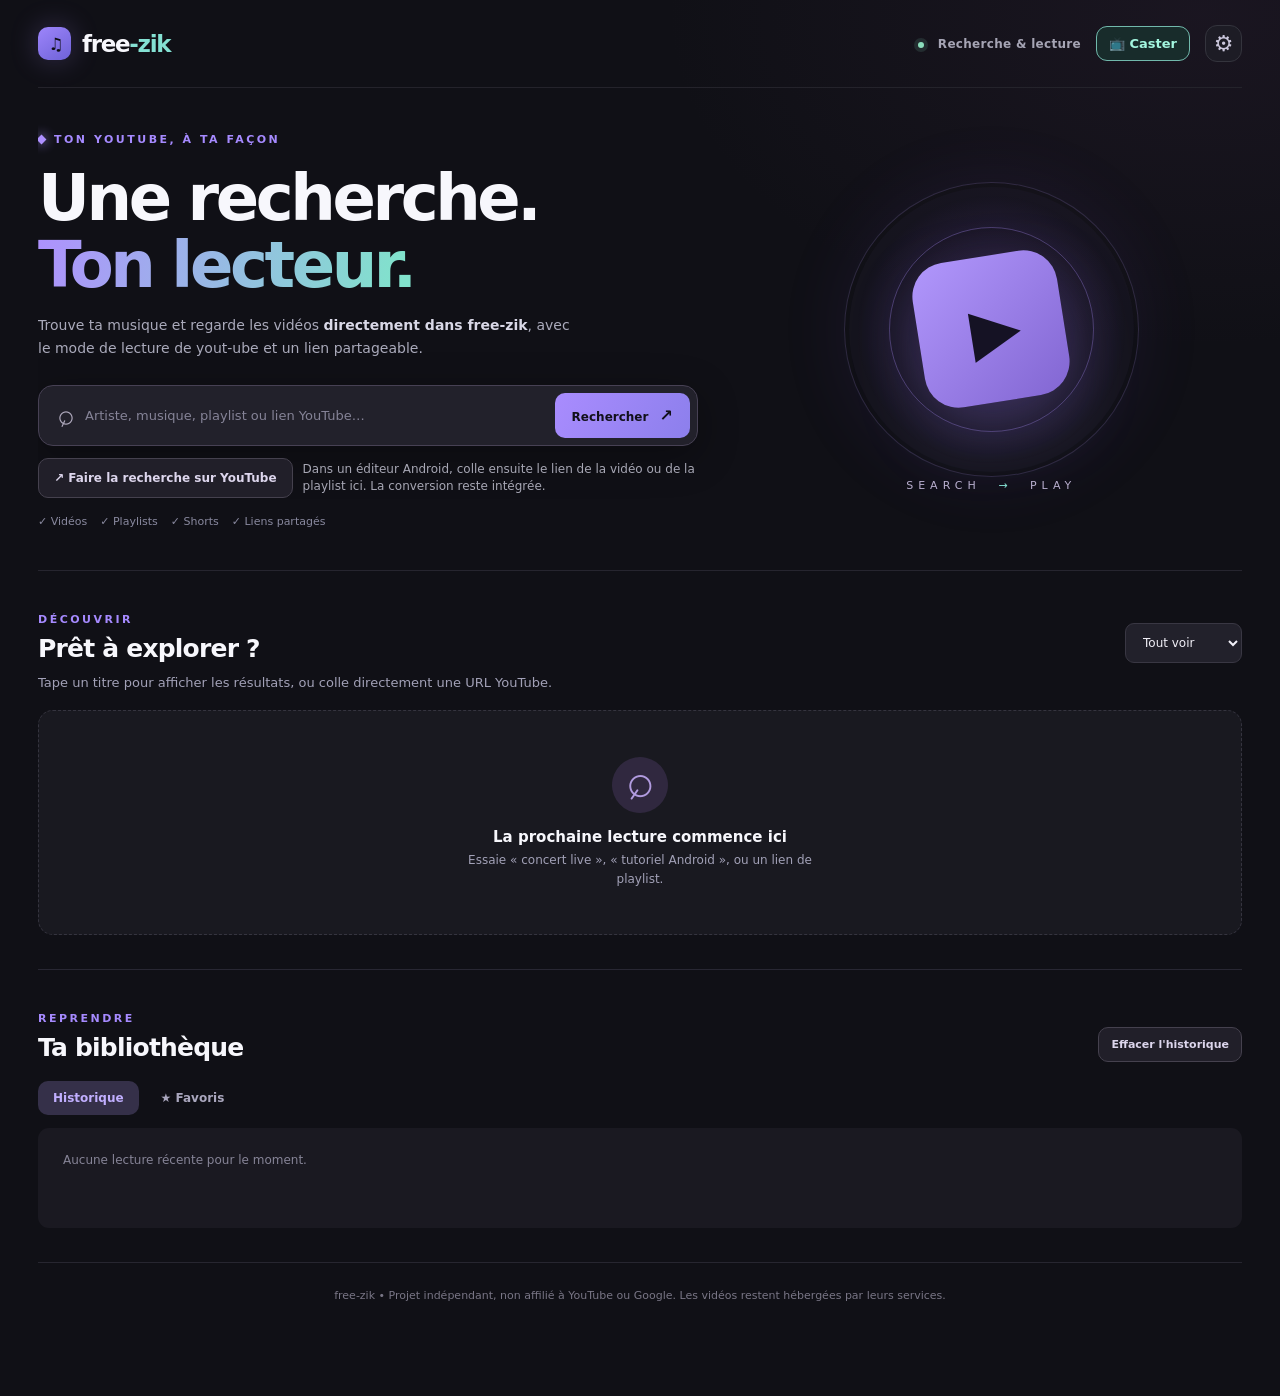
==== commit bfe632eb: "Fix critical player-tab event crash and add direct Play button for free-zik" ====
--- a/index.html
+++ b/index.html
@@ -112,11 +112,12 @@
         </div>
         <div class="player-frame-wrap"><iframe id="video-frame" title="Lecteur vidéo ou playlist" src="about:blank" allow="autoplay; fullscreen; picture-in-picture; encrypted-media; web-share" referrerpolicy="strict-origin-when-cross-origin" allowfullscreen></iframe></div>
         <div class="player-inline-controls" aria-label="Commandes du lecteur">
+          <button type="button" id="player-play" class="primary-btn">▶ Lire maintenant</button>
           <button type="button" id="player-restart" class="outline-btn small">↻ Relancer dans free-zik</button>
           <label class="player-loop-label"><input type="checkbox" id="player-loop" checked /> 🔁 Lecture en boucle</label>
           <button type="button" id="player-fullscreen" class="outline-btn small">⛶ Plein écran</button>
         </div>
-        <p id="player-note" class="player-note">Vidéo directement dans free-zik, avec le lecteur en mode de confidentialité renforcée. Si la lecture automatique ne démarre pas, touche ▶.</p>
+        <p id="player-note" class="player-note">Si le cadre reste vide, touche « ▶ Lire maintenant ». Si la vidéo refuse l'intégration, utilise « Lecteur alternatif » ou « Ouvrir YouTube ».</p>
         <div class="player-actions">
           <button id="open-converted" type="button" class="outline-btn">Ouvrir le lien yout-ube ↗</button>
           <button id="copy-converted" type="button" class="outline-btn">Copier le lien</button>
@@ -419,10 +420,10 @@
 function setPlayerMode(mode) {
   if(!STORE.current)return;
   STORE.mode=mode==='official'?'official':'converted';
-  $('.player-tab').forEach(el=>{const chosen=el.dataset.mode===STORE.mode;el.classList.toggle('active',chosen);el.setAttribute('aria-selected',String(chosen));});
+  $$('.player-tab').forEach(el=>{const chosen=el.dataset.mode===STORE.mode;el.classList.toggle('active',chosen);el.setAttribute('aria-selected',String(chosen));});
   $('#video-frame').src=embedUrl(STORE.current,STORE.mode,STORE.loop) || 'about:blank';
   putText($('#player-note'),STORE.mode==='converted'
-    ?'Lecture intégrée dans free-zik : lecteur YouTube en mode confidentialité renforcée, comme yout-ube.com. Si la lecture automatique est bloquée, touche ▶ dans le lecteur.'
+    ?'Lecteur vidéo dans free-zik. Si tu ne vois pas les commandes, touche « ▶ Lire maintenant ». Certaines vidéos interdisent l’intégration, même dans le lecteur YouTube officiel.'
     :'Lecteur YouTube standard, toujours dans free-zik. Certaines vidéos peuvent refuser l’intégration.');
 }
 function play(item) {
@@ -634,6 +635,10 @@
   search(STORE.lastQuery,true);
 });
 $('#player-loop').checked=STORE.loop;
+$('#player-play').addEventListener('click',()=>{
+  if(!STORE.current){toast('Choisis une vidéo ou une playlist d’abord.');return;}
+  setPlayerMode(STORE.mode);
+});
 $('#player-loop').addEventListener('change',event=>{
   STORE.loop=event.target.checked;
   save('free-zik.player-loop.v1',STORE.loop);
@@ -651,7 +656,7 @@
     else toast('Utilise le bouton plein écran du lecteur YouTube.');
   } catch {toast('Utilise le bouton plein écran du lecteur YouTube.');}
 });
-$('.player-tab').forEach(el=>el.addEventListener('click',()=>setPlayerMode(el.dataset.mode)));
+$$('.player-tab').forEach(el=>el.addEventListener('click',()=>setPlayerMode(el.dataset.mode)));
 $('#open-converted').addEventListener('click',()=>external(convertedUrl(STORE.current)));
 $('#open-original').addEventListener('click',()=>external(originalUrl(STORE.current)));
 $('#copy-converted').addEventListener('click',copyCurrent);
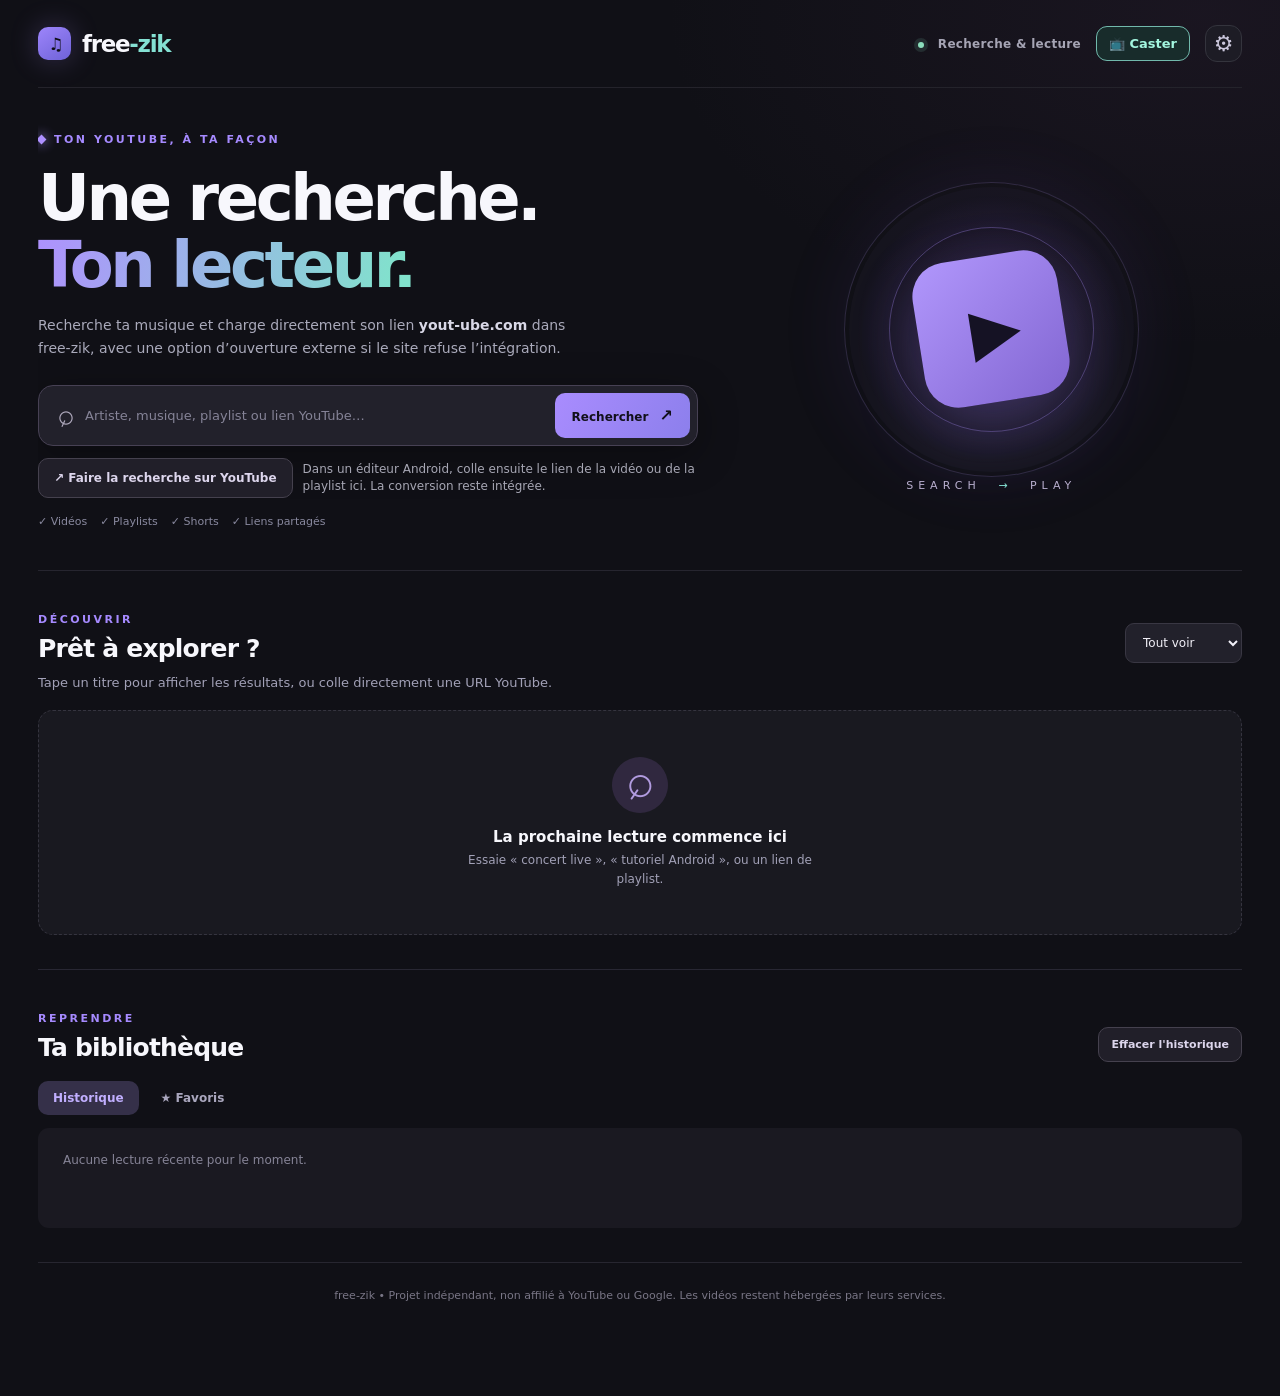
==== commit d8bd8664: "Load the exact yout-ube.com link in free-zik primary player; keep YouTube as opt-in fallback" ====
--- a/index.html
+++ b/index.html
@@ -76,7 +76,7 @@
         <div class="hero-copy">
           <div class="eyebrow"><span class="spark"></span> TON YOUTUBE, À TA FAÇON</div>
           <h1>Une recherche.<br><span>Ton lecteur.</span></h1>
-          <p>Trouve ta musique et regarde les vidéos <strong>directement dans free-zik</strong>, avec le mode de lecture de yout-ube et un lien partageable.</p>
+          <p>Recherche ta musique et charge directement son lien <strong>yout-ube.com</strong> dans free-zik, avec une option d’ouverture externe si le site refuse l’intégration.</p>
           <form id="search-form" class="search-panel">
             <label class="sr-only" for="search-input">Rechercher une vidéo, une playlist ou coller un lien</label>
             <span class="search-icon" aria-hidden="true">⌕</span>
@@ -107,17 +107,17 @@
       <section class="player-section" id="lecteur" hidden>
         <div class="section-head"><div><span class="section-kicker">LECTEUR</span><h2 id="now-title">Ta vidéo</h2></div><button id="favorite-btn" class="outline-btn small" type="button">☆ Favori</button></div>
         <div class="player-tabs" role="tablist" aria-label="Mode du lecteur">
-          <button class="player-tab active" type="button" data-mode="converted" aria-selected="true">▶ Lecture intégrée</button>
-          <button class="player-tab" type="button" data-mode="official" aria-selected="false">Lecteur alternatif</button>
+          <button class="player-tab active" type="button" data-mode="converted" aria-selected="true">▶ yout-ube.com</button>
+          <button class="player-tab" type="button" data-mode="official" aria-selected="false">Secours YouTube</button>
         </div>
         <div class="player-frame-wrap"><iframe id="video-frame" title="Lecteur vidéo ou playlist" src="about:blank" allow="autoplay; fullscreen; picture-in-picture; encrypted-media; web-share" referrerpolicy="strict-origin-when-cross-origin" allowfullscreen></iframe></div>
         <div class="player-inline-controls" aria-label="Commandes du lecteur">
-          <button type="button" id="player-play" class="primary-btn">▶ Lire maintenant</button>
-          <button type="button" id="player-restart" class="outline-btn small">↻ Relancer dans free-zik</button>
+          <button type="button" id="player-play" class="primary-btn">▶ Charger yout-ube</button>
+          <button type="button" id="player-restart" class="outline-btn small">↻ Recharger le lien</button>
           <label class="player-loop-label"><input type="checkbox" id="player-loop" checked /> 🔁 Lecture en boucle</label>
           <button type="button" id="player-fullscreen" class="outline-btn small">⛶ Plein écran</button>
         </div>
-        <p id="player-note" class="player-note">Si le cadre reste vide, touche « ▶ Lire maintenant ». Si la vidéo refuse l'intégration, utilise « Lecteur alternatif » ou « Ouvrir YouTube ».</p>
+        <p id="player-note" class="player-note">Mode direct : lien yout-ube.com (avec le tiret). Si le site bloque son affichage ici, utilise le bouton « Ouvrir le lien yout-ube ».</p>
         <div class="player-actions">
           <button id="open-converted" type="button" class="outline-btn">Ouvrir le lien yout-ube ↗</button>
           <button id="copy-converted" type="button" class="outline-btn">Copier le lien</button>
@@ -421,10 +421,13 @@
   if(!STORE.current)return;
   STORE.mode=mode==='official'?'official':'converted';
   $$('.player-tab').forEach(el=>{const chosen=el.dataset.mode===STORE.mode;el.classList.toggle('active',chosen);el.setAttribute('aria-selected',String(chosen));});
-  $('#video-frame').src=embedUrl(STORE.current,STORE.mode,STORE.loop) || 'about:blank';
+  // Respect the selected domain: the primary iframe loads the exact yout-ube URL.
+  // The external service may redirect; no third-party iframe restrictions are bypassed.
+  const source=STORE.mode==='converted' ? convertedUrl(STORE.current) : embedUrl(STORE.current,'official',STORE.loop);
+  $('#video-frame').src=source || 'about:blank';
   putText($('#player-note'),STORE.mode==='converted'
-    ?'Lecteur vidéo dans free-zik. Si tu ne vois pas les commandes, touche « ▶ Lire maintenant ». Certaines vidéos interdisent l’intégration, même dans le lecteur YouTube officiel.'
-    :'Lecteur YouTube standard, toujours dans free-zik. Certaines vidéos peuvent refuser l’intégration.');
+    ?'Adresse chargée : '+source+' — yout-ube.com redirige lui-même vers son lecteur. Si le cadre reste vide, ouvre le lien yout-ube dans le navigateur.'
+    :'Lecteur YouTube de secours, uniquement si tu le choisis. Certaines vidéos peuvent refuser l’intégration.');
 }
 function play(item) {
   if(!item?.id && !item?.list) return;
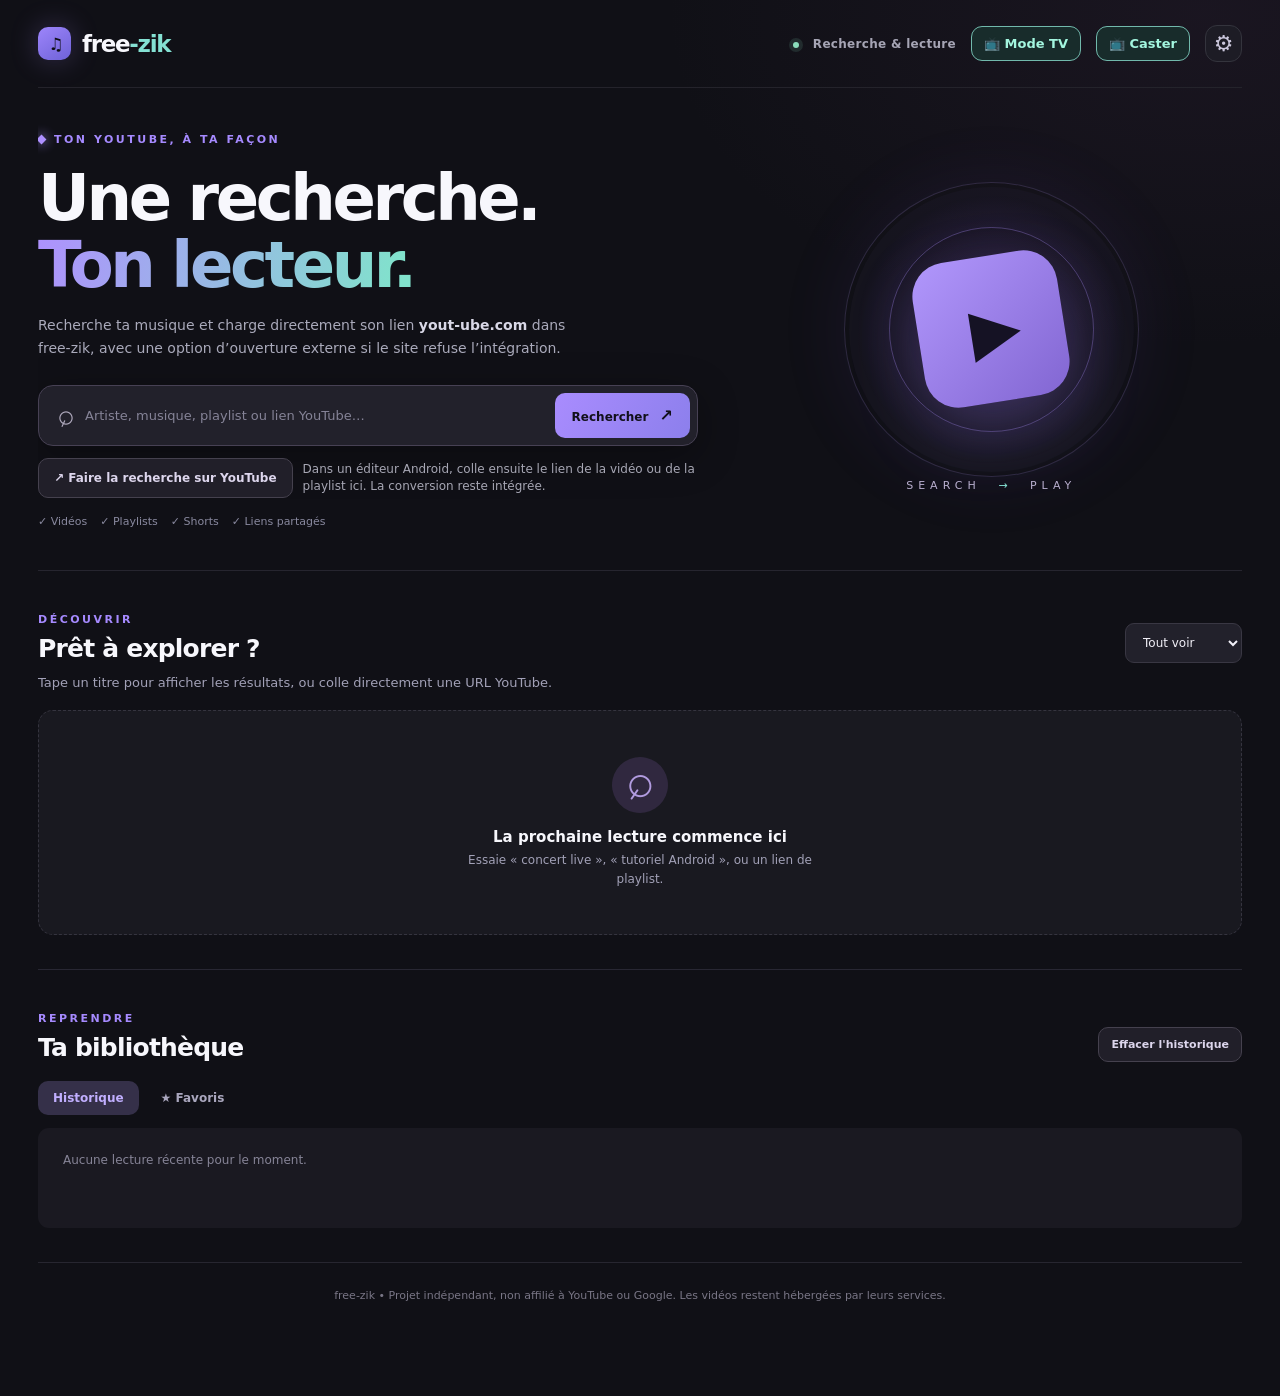
==== commit f1e1e2f2: "Add Samsung Smart TV web interface for free-zik with remote navigation and mobile switch" ====
--- a/index.html
+++ b/index.html
@@ -53,6 +53,11 @@
 .player-loop-label{display:inline-flex;gap:7px;align-items:center;border:1px solid #50465f;background:#24212e;color:#f0eaff;padding:9px 12px;border-radius:10px;font-size:12px;font-weight:700;cursor:pointer}
 .player-loop-label input{accent-color:#b394ff;width:17px;height:17px}
 @media(max-width:570px){.player-inline-controls{gap:7px}.player-inline-controls button,.player-loop-label{font-size:11px;padding:9px}.player-inline-controls button:first-child{flex:1}}
+.playlist-state{position:absolute;inset:0;z-index:4;display:flex;align-items:center;justify-content:center;flex-direction:column;gap:14px;text-align:center;padding:18px;background:#171421;color:#e7dcff}
+.playlist-state[hidden]{display:none!important}
+.playlist-state-icon{font-size:38px;line-height:1;color:#ae91fd}
+.playlist-state p{font-size:14px;line-height:1.5;max-width:420px;margin:0}
+.playlist-state button{font-size:12px}
 </style>
   <title>free-zik — Lecture intégrée, musique & Cast</title>
 </head>
@@ -65,6 +70,7 @@
       </a>
       <div class="top-actions">
         <span class="desktop-only tiny-status"><span class="status-dot"></span> Recherche &amp; lecture</span>
+        <a class="cast-top" style="text-decoration:none" href="./tv.html" title="Mode Samsung Smart TV">📺 <span class="cast-text">Mode TV</span></a>
         <button id="cast-top-btn" type="button" class="cast-top" title="Caster sur une télévision" aria-label="Options pour caster sur la télévision">📺 <span class="cast-text">Caster</span></button>
         <button class="icon-btn" id="install-btn" type="button" hidden title="Installer l'application" aria-label="Installer l'application">↓</button>
         <button class="icon-btn" id="settings-btn" type="button" title="Réglages" aria-label="Réglages">⚙</button>
@@ -110,14 +116,20 @@
           <button class="player-tab active" type="button" data-mode="converted" aria-selected="true">▶ yout-ube.com</button>
           <button class="player-tab" type="button" data-mode="official" aria-selected="false">Secours YouTube</button>
         </div>
-        <div class="player-frame-wrap"><iframe id="video-frame" title="Lecteur vidéo ou playlist" src="about:blank" allow="autoplay; fullscreen; picture-in-picture; encrypted-media; web-share" referrerpolicy="strict-origin-when-cross-origin" allowfullscreen></iframe></div>
+        <div class="player-frame-wrap"><iframe id="video-frame" title="Lecteur vidéo ou playlist" src="about:blank" allow="autoplay; fullscreen; picture-in-picture; encrypted-media; web-share" referrerpolicy="strict-origin-when-cross-origin" allowfullscreen></iframe>
+          <div id="playlist-state" class="playlist-state" role="status" aria-live="polite" hidden>
+            <span class="playlist-state-icon" aria-hidden="true">♫</span>
+            <p id="playlist-state-text">Recherche de la première vidéo de la playlist…</p>
+            <button id="playlist-open-original" type="button" class="outline-btn small">Ouvrir la playlist pour choisir une vidéo ↗</button>
+          </div>
+        </div>
         <div class="player-inline-controls" aria-label="Commandes du lecteur">
           <button type="button" id="player-play" class="primary-btn">▶ Charger yout-ube</button>
           <button type="button" id="player-restart" class="outline-btn small">↻ Recharger le lien</button>
           <label class="player-loop-label"><input type="checkbox" id="player-loop" checked /> 🔁 Lecture en boucle</label>
           <button type="button" id="player-fullscreen" class="outline-btn small">⛶ Plein écran</button>
         </div>
-        <p id="player-note" class="player-note">Mode direct : lien yout-ube.com (avec le tiret). Si le site bloque son affichage ici, utilise le bouton « Ouvrir le lien yout-ube ».</p>
+        <p id="player-note" class="player-note">Mode yout-ube : les playlists nécessitent l’identifiant d’une vidéo. free-zik essaiera de récupérer la première vidéo avant de charger le lecteur.</p>
         <div class="player-actions">
           <button id="open-converted" type="button" class="outline-btn">Ouvrir le lien yout-ube ↗</button>
           <button id="copy-converted" type="button" class="outline-btn">Copier le lien</button>
@@ -417,28 +429,93 @@
 }
 function isFavorite(item){return STORE.favorites.some(x=>itemKey(x)===itemKey(item));}
 function renderFavoriteButton() {putText($('#favorite-btn'),STORE.current && isFavorite(STORE.current)?'★ Retirer des favoris':'☆ Favori');}
+// yout-ube.com accepts /watch?v=VIDEO_ID. A playlist-only URL /playlist?list=
+// displays the yout-ube homepage, so first resolve a real video from the playlist.
+let playlistResolveToken=0;
+let playlistResolvePending=false;
+function playlistMessage(message) {
+  $('#playlist-state-text').textContent=message;
+  $('#playlist-state').hidden=false;
+}
+function hidePlaylistMessage() { $('#playlist-state').hidden=true; }
+async function firstPlaylistVideo(list) {
+  if(!PLAYLIST_ID.test(list))throw Error('Identifiant de playlist invalide.');
+  // Optional user-provided YouTube API key, used locally in this browser.
+  if(STORE.settings.apiKey) {
+    try {
+      const endpoint=new URL('https://www.googleapis.com/youtube/v3/playlistItems');
+      endpoint.searchParams.set('part','snippet,contentDetails');
+      endpoint.searchParams.set('playlistId',list);
+      endpoint.searchParams.set('maxResults','10');
+      endpoint.searchParams.set('key',STORE.settings.apiKey);
+      const response=await fetch(endpoint,{headers:{Accept:'application/json'}});
+      if(response.ok){
+        const data=await response.json();
+        const hit=(data.items||[]).find(x=>VIDEO_ID.test(x?.contentDetails?.videoId||x?.snippet?.resourceId?.videoId||''));
+        if(hit)return {videoId:hit.contentDetails?.videoId||hit.snippet.resourceId.videoId,title:hit.snippet?.title||''};
+      }
+    } catch { /* Try the public metadata service below. */ }
+  }
+  const base=location.hostname.endsWith('.vercel.app') ? location.origin : 'https://free-zik-creatix5.vercel.app';
+  const response=await fetch(base+'/api/playlist-first?list='+encodeURIComponent(list),{headers:{Accept:'application/json'}});
+  if(!response.ok)throw Error('Métadonnées de la playlist indisponibles.');
+  const data=await response.json();
+  if(!VIDEO_ID.test(data?.videoId||''))throw Error('Aucune vidéo accessible trouvée.');
+  return {videoId:data.videoId,title:typeof data.title==='string'?data.title:''};
+}
+async function resolveAndPlayPlaylist() {
+  if(!STORE.current?.list||STORE.current.id)return;
+  if(playlistResolvePending)return;
+  const list=STORE.current.list,token=++playlistResolveToken;
+  playlistResolvePending=true;
+  $('#video-frame').src='about:blank';
+  playlistMessage('Recherche de la première vidéo de cette playlist…');
+  putText($('#player-note'),'yout-ube.com nécessite une URL /watch?v=ID. Recherche de la première vidéo pour fabriquer le bon lien.');
+  try{
+    const first=await firstPlaylistVideo(list);
+    if(token!==playlistResolveToken||STORE.current?.list!==list)return;
+    STORE.current={...STORE.current,id:first.videoId,firstVideoTitle:first.title};
+    putText($('#converted-text'),convertedUrl(STORE.current));
+    saveHistory(STORE.current);
+    hidePlaylistMessage();
+    setPlayerMode(STORE.mode);
+  } catch(error){
+    if(token!==playlistResolveToken||STORE.current?.list!==list)return;
+    playlistMessage('La playlist ne donne pas accès à sa première vidéo. Pour utiliser yout-ube.com, ouvre une vidéo de cette playlist et colle son lien /watch?v=… dans free-zik.');
+    putText($('#player-note'),'Impossible de récupérer un identifiant vidéo. Le lien /playlist?list=… seul affiche la page d’accueil de yout-ube.com.');
+  } finally {
+    if(token===playlistResolveToken)playlistResolvePending=false;
+  }
+}
 function setPlayerMode(mode) {
   if(!STORE.current)return;
   STORE.mode=mode==='official'?'official':'converted';
-  $$('.player-tab').forEach(el=>{const chosen=el.dataset.mode===STORE.mode;el.classList.toggle('active',chosen);el.setAttribute('aria-selected',String(chosen));});
-  // Respect the selected domain: the primary iframe loads the exact yout-ube URL.
-  // The external service may redirect; no third-party iframe restrictions are bypassed.
+  $('.player-tab').forEach(el=>{const chosen=el.dataset.mode===STORE.mode;el.classList.toggle('active',chosen);el.setAttribute('aria-selected',String(chosen));});
+  if(STORE.mode==='converted'&&!STORE.current.id){
+    $('#video-frame').src='about:blank';
+    resolveAndPlayPlaylist();
+    return;
+  }
+  hidePlaylistMessage();
+  // Keep yout-ube.com as the ONLY primary source, never substitute youtube.com.
   const source=STORE.mode==='converted' ? convertedUrl(STORE.current) : embedUrl(STORE.current,'official',STORE.loop);
-  $('#video-frame').src=source || 'about:blank';
+  $('#video-frame').src=source||'about:blank';
   putText($('#player-note'),STORE.mode==='converted'
-    ?'Adresse chargée : '+source+' — yout-ube.com redirige lui-même vers son lecteur. Si le cadre reste vide, ouvre le lien yout-ube dans le navigateur.'
-    :'Lecteur YouTube de secours, uniquement si tu le choisis. Certaines vidéos peuvent refuser l’intégration.');
+    ?'Source exacte : '+source+'. Si le site tiers refuse l’intégration, tu peux ouvrir ce même lien dans le navigateur.'
+    :'Secours YouTube chargé seulement sur demande. Certaines vidéos refusent l’intégration.');
 }
 function play(item) {
-  if(!item?.id && !item?.list) return;
+  if(!item?.id && !item?.list)return;
+  playlistResolveToken++;
+  playlistResolvePending=false;
   STORE.current={...item,title:item.title||'Vidéo YouTube',start:item.start||0};
-  $('#player-section'); // Nothing to initialize: the player is created directly in the markup.
-  const section=$('#lecteur');section.hidden=false;
+  $('#lecteur').hidden=false;
   putText($('#now-title'),STORE.current.title);
-  putText($('#converted-text'),convertedUrl(STORE.current));
-  renderFavoriteButton();saveHistory(STORE.current);
+  putText($('#converted-text'),STORE.current.id?convertedUrl(STORE.current):'Playlist : résolution du premier titre nécessaire');
+  renderFavoriteButton();
+  saveHistory(STORE.current);
   setPlayerMode(STORE.mode);
-  section.scrollIntoView({behavior:'smooth',block:'start'});
+  $('#lecteur').scrollIntoView({behavior:'smooth',block:'start'});
 }
 function renderLibrary(){
   $$('.library-tab').forEach(x=>x.classList.toggle('active',x.dataset.library===STORE.library));
@@ -455,6 +532,7 @@
   });
 }
 async function copyCurrent(){
+  if(STORE.current?.list&&!STORE.current.id){toast('Choisis une vidéo de cette playlist avant de copier son lien yout-ube.');return;}
   const text=convertedUrl(STORE.current);if(!text)return;
   try {await navigator.clipboard.writeText(text);toast('Lien yout-ube copié !');}
   catch {const ta=document.createElement('textarea');ta.value=text;ta.style.position='fixed';ta.style.opacity='0';document.body.append(ta);ta.select();const ok=document.execCommand('copy');ta.remove();toast(ok?'Lien copié !':'Copie impossible depuis ce navigateur.');}
@@ -637,9 +715,11 @@
   if(STORE.settings.provider==='public')STORE.page+=1;
   search(STORE.lastQuery,true);
 });
+$('#playlist-open-original').addEventListener('click',()=>external(originalUrl(STORE.current)));
 $('#player-loop').checked=STORE.loop;
 $('#player-play').addEventListener('click',()=>{
   if(!STORE.current){toast('Choisis une vidéo ou une playlist d’abord.');return;}
+  if(STORE.mode==='converted'&&STORE.current.list&&!STORE.current.id){resolveAndPlayPlaylist();return;}
   setPlayerMode(STORE.mode);
 });
 $('#player-loop').addEventListener('change',event=>{
@@ -660,7 +740,14 @@
   } catch {toast('Utilise le bouton plein écran du lecteur YouTube.');}
 });
 $$('.player-tab').forEach(el=>el.addEventListener('click',()=>setPlayerMode(el.dataset.mode)));
-$('#open-converted').addEventListener('click',()=>external(convertedUrl(STORE.current)));
+$('#open-converted').addEventListener('click',()=>{
+  if(STORE.current?.list&&!STORE.current.id){
+    toast('Il faut d’abord choisir une vidéo de cette playlist.');
+    external(originalUrl(STORE.current));
+    return;
+  }
+  external(convertedUrl(STORE.current));
+});
 $('#open-original').addEventListener('click',()=>external(originalUrl(STORE.current)));
 $('#copy-converted').addEventListener('click',copyCurrent);
 // Casting YouTube requires YouTube's own sender. Never send YouTube page URLs
@@ -793,5 +880,10 @@
   window.addEventListener('load', () => navigator.serviceWorker.register('./sw.js').catch(console.warn));
 }
 </script>
+<script>
+if (/Tizen|SMART-TV|SmartTV/i.test(navigator.userAgent || '') && !new URLSearchParams(location.search).has('mobile')) {
+  location.replace('./tv.html');
+}
+</script>
 </body>
 </html>
